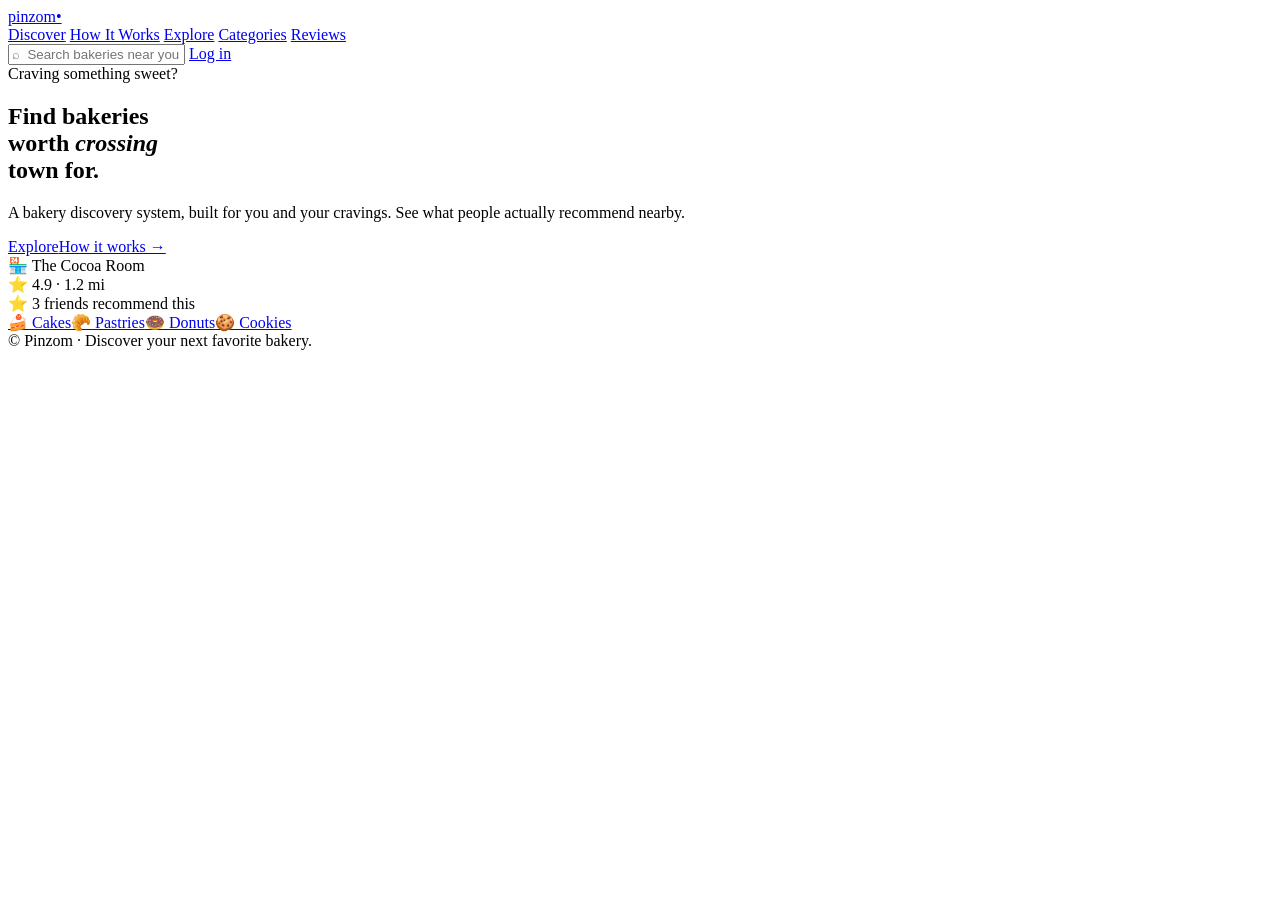
==== index.html @ 80524257 "shourya - index.html" ====
<!DOCTYPE html>
<html lang="en">
<head><meta charset="UTF-8"><meta name="viewport" content="width=device-width,initial-scale=1.0">
<title>Discover | Pinzom</title><link rel="stylesheet" href="style.css"></head>
<body><header class="container nav">
<a class="logo" href="index.html">pinzom<span>•</span></a>
<nav class="nav-links">
<a class="active" href="index.html">Discover</a>
<a class="" href="how-it-works.html">How It Works</a>
<a class="" href="explore.html">Explore</a>
<a class="" href="categories.html">Categories</a>
<a class="" href="reviews.html">Reviews</a>
</nav>
<input class="search" placeholder="⌕  Search bakeries near you">
<a class="login-link" href="login.html">Log in</a>
</header><main>
<section class="container hero">
<div>
<span class="eyebrow">Craving something sweet?</span>
<h1>Find bakeries<br>worth <em>crossing</em><br>town for.</h1>
<p>A bakery discovery system, built for you and your cravings. See what people actually recommend nearby.</p>
<div class="actions"><a class="btn" href="explore.html">Explore</a><a href="how-it-works.html">How it works →</a></div>
</div>
<div class="visual"><div class="cake"></div><div class="tag one">🏪 The Cocoa Room<br>⭐ 4.9 · 1.2 mi</div><div class="tag two">⭐ 3 friends recommend this</div></div>
</section>
<div class="chips container"><a class="chip" href="categories.html">🍰 Cakes</a><a class="chip" href="categories.html">🥐 Pastries</a><a class="chip" href="categories.html">🍩 Donuts</a><a class="chip" href="categories.html">🍪 Cookies</a></div>
</main><footer class="footer">© <span data-year></span> Pinzom · Discover your next favorite bakery.</footer><script src="script.js"></script></body></html>
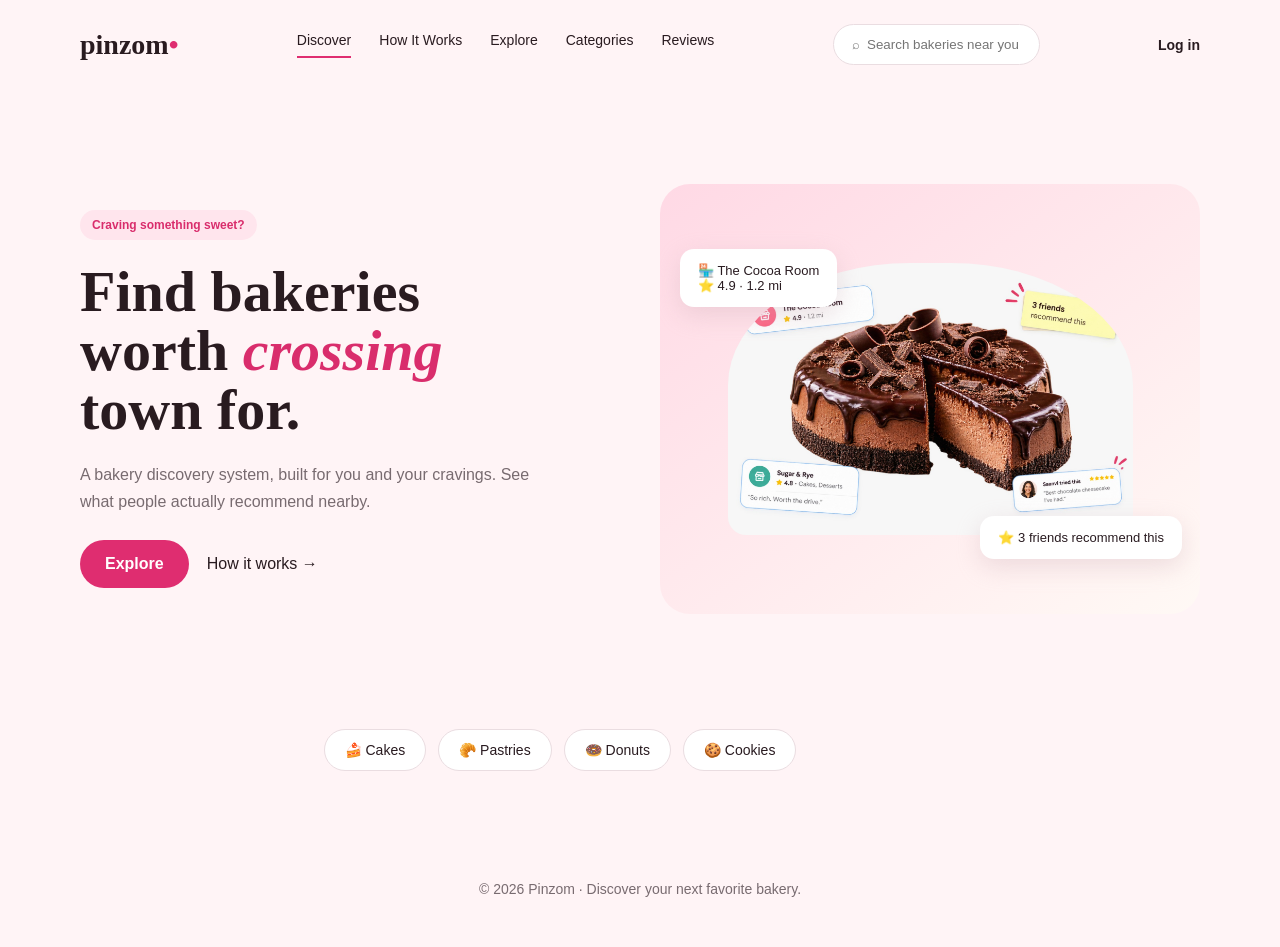
==== commit 88b740a6: "Finalized designs" ====
--- a/index.html
+++ b/index.html
@@ -1,27 +1,68 @@
-<!DOCTYPE html>
+<!doctype html>
 <html lang="en">
-<head><meta charset="UTF-8"><meta name="viewport" content="width=device-width,initial-scale=1.0">
-<title>Discover | Pinzom</title><link rel="stylesheet" href="style.css"></head>
-<body><header class="container nav">
-<a class="logo" href="index.html">pinzom<span>•</span></a>
-<nav class="nav-links">
-<a class="active" href="index.html">Discover</a>
-<a class="" href="how-it-works.html">How It Works</a>
-<a class="" href="explore.html">Explore</a>
-<a class="" href="categories.html">Categories</a>
-<a class="" href="reviews.html">Reviews</a>
-</nav>
-<input class="search" placeholder="⌕  Search bakeries near you">
-<a class="login-link" href="login.html">Log in</a>
-</header><main>
-<section class="container hero">
-<div>
-<span class="eyebrow">Craving something sweet?</span>
-<h1>Find bakeries<br>worth <em>crossing</em><br>town for.</h1>
-<p>A bakery discovery system, built for you and your cravings. See what people actually recommend nearby.</p>
-<div class="actions"><a class="btn" href="explore.html">Explore</a><a href="how-it-works.html">How it works →</a></div>
-</div>
-<div class="visual"><div class="cake"></div><div class="tag one">🏪 The Cocoa Room<br>⭐ 4.9 · 1.2 mi</div><div class="tag two">⭐ 3 friends recommend this</div></div>
-</section>
-<div class="chips container"><a class="chip" href="categories.html">🍰 Cakes</a><a class="chip" href="categories.html">🥐 Pastries</a><a class="chip" href="categories.html">🍩 Donuts</a><a class="chip" href="categories.html">🍪 Cookies</a></div>
-</main><footer class="footer">© <span data-year></span> Pinzom · Discover your next favorite bakery.</footer><script src="script.js"></script></body></html>+  <head>
+    <meta charset="UTF-8" />
+    <meta name="viewport" content="width=device-width,initial-scale=1.0" />
+    <title>Discover | Pinzom</title>
+    <link rel="stylesheet" href="style.css" />
+    <style>
+      .visual .cake {
+        height: auto;
+        max-height: 82%;
+        object-fit: contain;
+        object-position: center;
+        background: transparent;
+        box-shadow: none;
+      }
+    </style>
+  </head>
+  <body>
+    <header class="container nav">
+      <a class="logo" href="index.html">pinzom<span>•</span></a>
+      <nav class="nav-links">
+        <a class="active" href="index.html">Discover</a>
+        <a class="" href="how-it-works.html">How It Works</a>
+        <a class="" href="explore.html">Explore</a>
+        <a class="" href="categories.html">Categories</a>
+        <a class="" href="reviews.html">Reviews</a>
+      </nav>
+      <input class="search" placeholder="⌕  Search bakeries near you" />
+      <a class="login-link" href="login.html">Log in</a>
+    </header>
+    <main>
+      <section class="container hero">
+        <div>
+          <span class="eyebrow">Craving something sweet?</span>
+          <h1>Find bakeries<br />worth <em>crossing</em><br />town for.</h1>
+          <p>
+            A bakery discovery system, built for you and your cravings. See what
+            people actually recommend nearby.
+          </p>
+          <div class="actions">
+            <a class="btn" href="explore.html">Explore</a
+            ><a href="how-it-works.html">How it works →</a>
+          </div>
+        </div>
+        <div class="visual">
+          <img
+            class="cake"
+            src="images/hero_page cake_image.png"
+            alt="A beautifully decorated bakery cake"
+          />
+          <div class="tag one">🏪 The Cocoa Room<br />⭐ 4.9 · 1.2 mi</div>
+          <div class="tag two">⭐ 3 friends recommend this</div>
+        </div>
+      </section>
+      <div class="chips container">
+        <a class="chip" href="categories.html?category=cakes">🍰 Cakes</a
+        ><a class="chip" href="categories.html?category=pastries">🥐 Pastries</a
+        ><a class="chip" href="categories.html?category=donuts">🍩 Donuts</a
+        ><a class="chip" href="categories.html?category=cookies">🍪 Cookies</a>
+      </div>
+    </main>
+    <footer class="footer">
+      © <span data-year></span> Pinzom · Discover your next favorite bakery.
+    </footer>
+    <script src="script.js"></script>
+  </body>
+</html>
--- a/style.css
+++ b/style.css
@@ -0,0 +1 @@
+*{box-sizing:border-box}body{margin:0;font-family:Arial,Helvetica,sans-serif;background:#fff4f6;color:#291b20}a{text-decoration:none;color:inherit}.container{width:min(1120px,92%);margin:auto}.nav{display:flex;align-items:center;justify-content:space-between;padding:24px 0}.logo{font-family:Georgia,serif;font-size:28px;font-weight:700}.logo span{color:#df2d70}.nav-links{display:flex;gap:28px;font-size:14px}.nav-links a.active{border-bottom:2px solid #df2d70;padding-bottom:8px}.search{background:white;border:1px solid #eadde1;border-radius:25px;padding:12px 18px;color:#777}.login-link{font-weight:700;font-size:14px}.hero{display:grid;grid-template-columns:1fr 1fr;align-items:center;gap:40px;min-height:620px}.eyebrow{display:inline-block;color:#d92d6c;background:#ffe5ed;padding:8px 12px;border-radius:20px;font-size:12px;font-weight:700}.hero h1{font-family:Georgia,serif;font-size:58px;line-height:1.02;margin:22px 0}.hero h1 em{color:#d92d6c}.hero p{color:#786b70;line-height:1.7;max-width:480px}.btn{display:inline-block;background:#df2d70;color:white;padding:15px 25px;border-radius:25px;font-weight:700;border:0;cursor:pointer}.btn.secondary{background:white;color:#291b20;border:1px solid #eadde1}.actions{display:flex;gap:18px;align-items:center;margin-top:25px}.visual{min-height:430px;border-radius:30px;background:linear-gradient(145deg,#ffd9e5,#fff9f5);display:flex;align-items:center;justify-content:center;position:relative;overflow:hidden}.cake{width:75%;height:230px;background:linear-gradient(#6c2b25,#3a1715);border-radius:45% 45% 18px 18px;position:relative;box-shadow:0 25px 0 #e4a09a}.cake:before{content:"";position:absolute;inset:-25px 20px auto;background:#40201c;height:75px;border-radius:50%;box-shadow:0 20px 0 #6b3029}.cake:after{content:"";position:absolute;right:12%;top:30px;width:18px;height:130px;background:#f5c4bd;border-radius:20px;transform:rotate(25deg)}.tag{position:absolute;background:white;padding:14px 18px;border-radius:14px;box-shadow:0 8px 25px #cdaab455;font-size:13px}.tag.one{top:65px;left:20px}.tag.two{bottom:55px;right:18px}.chips{display:flex;justify-content:center;gap:12px;flex-wrap:wrap;margin:20px 0 60px}.chip{background:white;border:1px solid #eadde1;padding:12px 20px;border-radius:24px;font-size:14px}.section-heading{text-align:center;margin:80px 0 35px}.section-heading h1{font-family:Georgia,serif;font-size:48px;margin:12px}.section-heading p{color:#786b70}.steps,.cards,.reviews-grid{display:grid;grid-template-columns:repeat(4,1fr);gap:18px}.card{background:white;border:1px solid #f0e0e5;border-radius:20px;padding:26px;box-shadow:0 8px 24px #d9b7c122}.card .icon{font-size:28px;background:#ffe8ef;width:56px;height:56px;border-radius:18px;display:grid;place-items:center;margin-bottom:25px}.card h3{margin:0 0 12px}.card p{color:#786b70;line-height:1.6;font-size:14px}.category-card{min-height:230px;display:flex;flex-direction:column;justify-content:end;background:linear-gradient(145deg,#fff,#ffe0ea)}.category-card h2{font-family:Georgia,serif}.count{color:#d92d6c;font-weight:700}.explore-layout{display:grid;grid-template-columns:1fr 2fr;gap:28px}.filter-panel{background:white;border:1px solid #eadde1;border-radius:20px;padding:25px;height:max-content}.filter-panel label{display:block;margin:18px 0 8px;font-size:14px;font-weight:700}.filter-panel input,.form input{width:100%;padding:14px;border:1px solid #e5d8dd;border-radius:10px}.bakery-list{display:grid;grid-template-columns:repeat(2,1fr);gap:18px}.bakery-image{height:150px;border-radius:15px;background:linear-gradient(135deg,#e8b8a9,#7b423b);margin-bottom:16px}.rating{color:#e7a91b}.auth{display:grid;grid-template-columns:1fr 1fr;gap:50px;align-items:center;min-height:650px}.form{background:white;border:1px solid #eadde1;border-radius:20px;padding:30px}.form label{display:block;font-size:13px;font-weight:700;margin:18px 0 8px}.form .btn{width:100%;margin-top:22px}.auth-visual{min-height:520px;border-radius:30px;background:linear-gradient(145deg,#ffd8e5,#fff);display:grid;place-items:center;padding:40px}.circle-image{width:330px;height:330px;border-radius:50%;background:linear-gradient(145deg,#c58a68,#6b392c);border:15px solid white;box-shadow:0 0 0 1px #eadde1}.review-form{background:white;border:1px solid #eadde1;border-radius:20px;padding:25px;margin-bottom:28px}.review-form input{width:100%;padding:18px;border:0;border-bottom:1px solid #eadde1;outline:none}.reviews-grid{grid-template-columns:repeat(4,1fr)}.review-card h4{color:#d92d6c}.review-card p{font-size:14px}.footer{text-align:center;padding:50px 0;color:#786b70;font-size:14px}@media(max-width:800px){.nav-links{display:none}.hero,.auth,.explore-layout{grid-template-columns:1fr}.hero h1{font-size:44px}.steps,.cards,.reviews-grid{grid-template-columns:1fr 1fr}.bakery-list{grid-template-columns:1fr}.visual{min-height:330px}.auth-visual{min-height:350px}.circle-image{width:230px;height:230px}}@media(max-width:480px){.steps,.cards,.reviews-grid{grid-template-columns:1fr}.hero h1{font-size:38px}.nav{gap:12px}.search{display:none}}
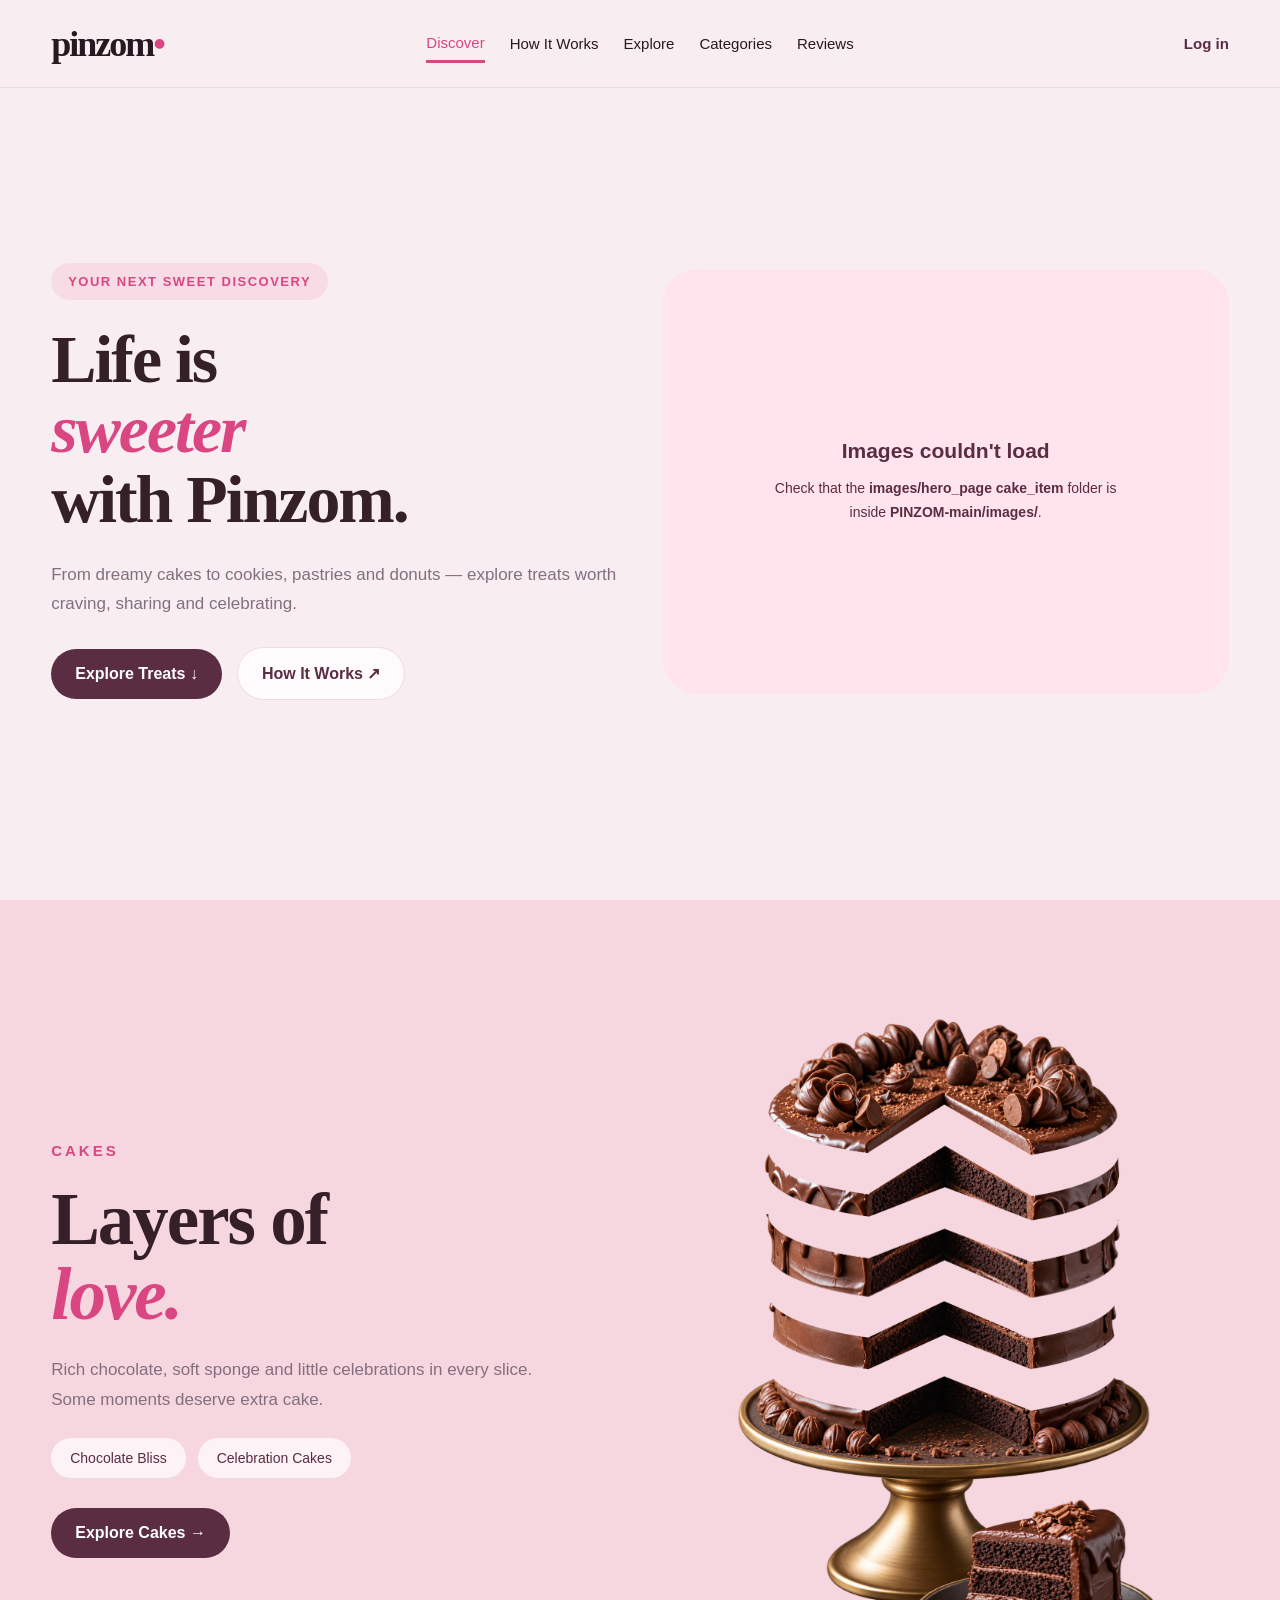
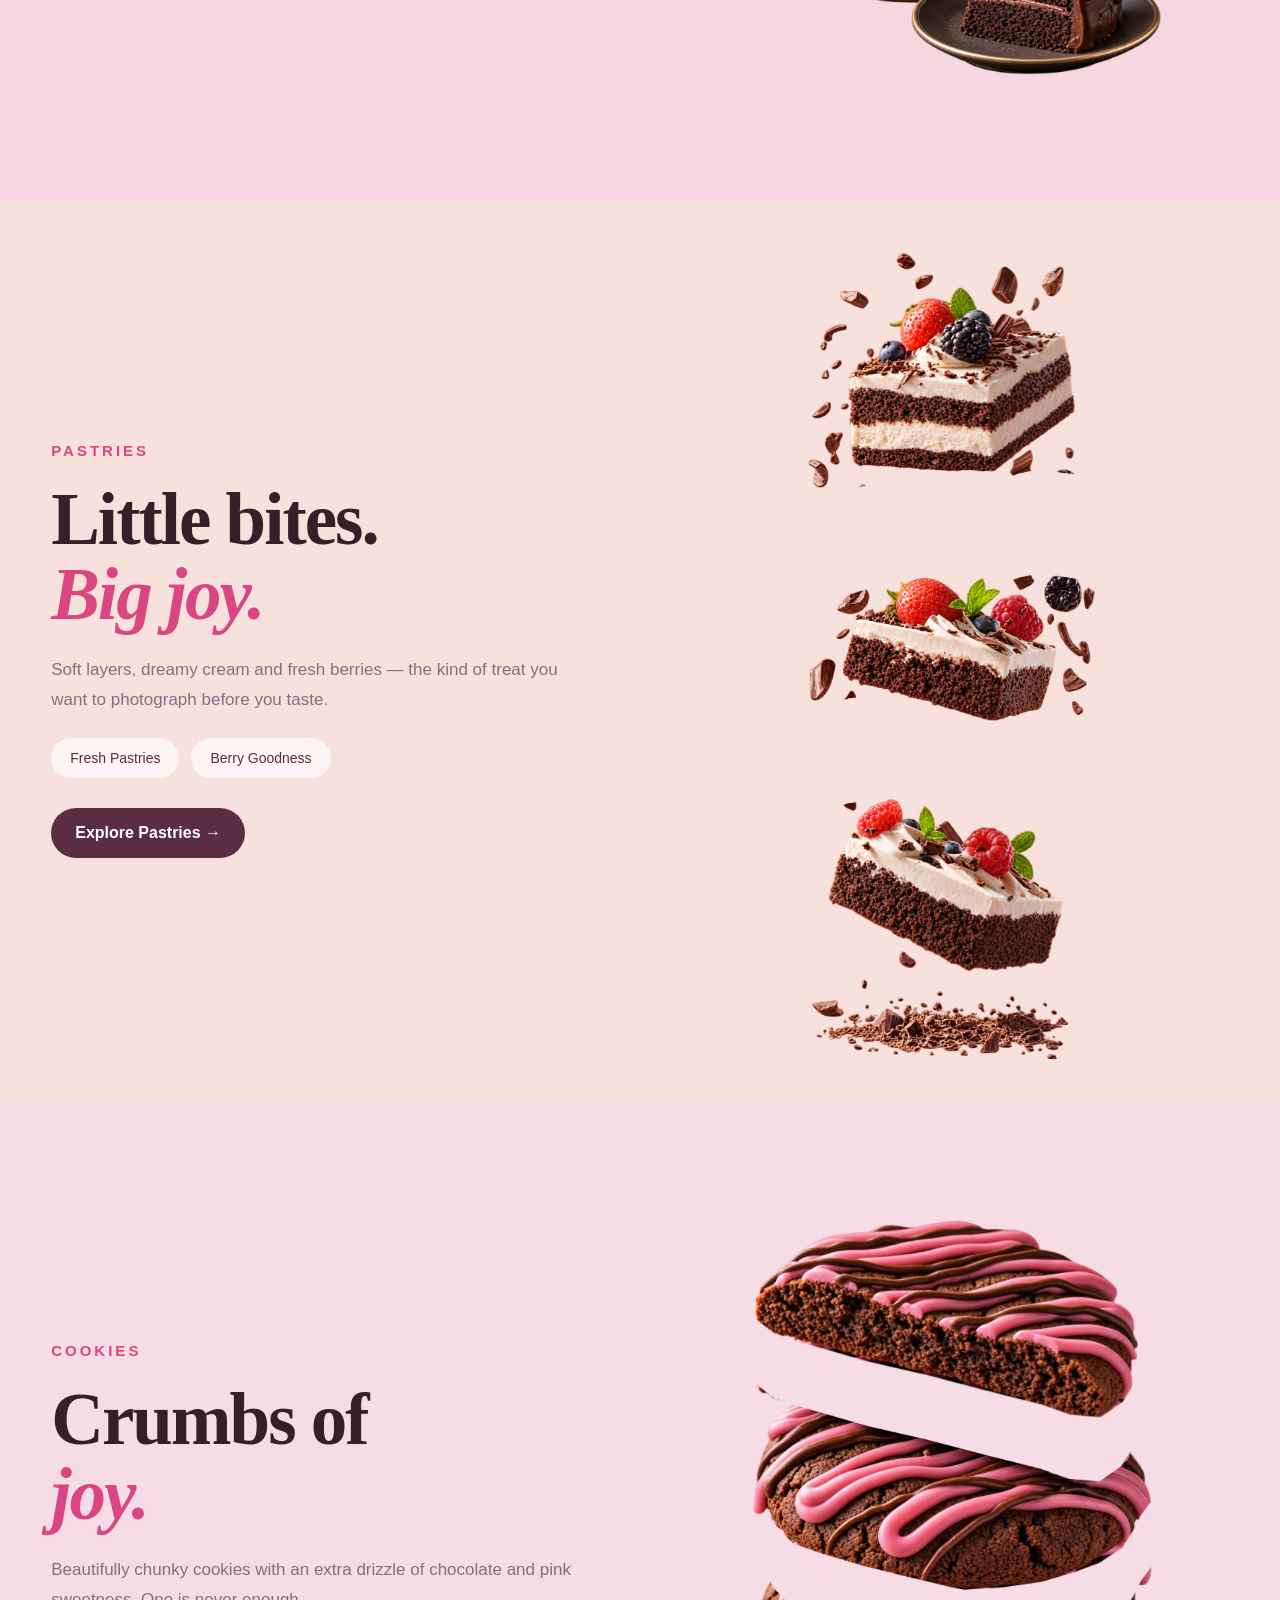
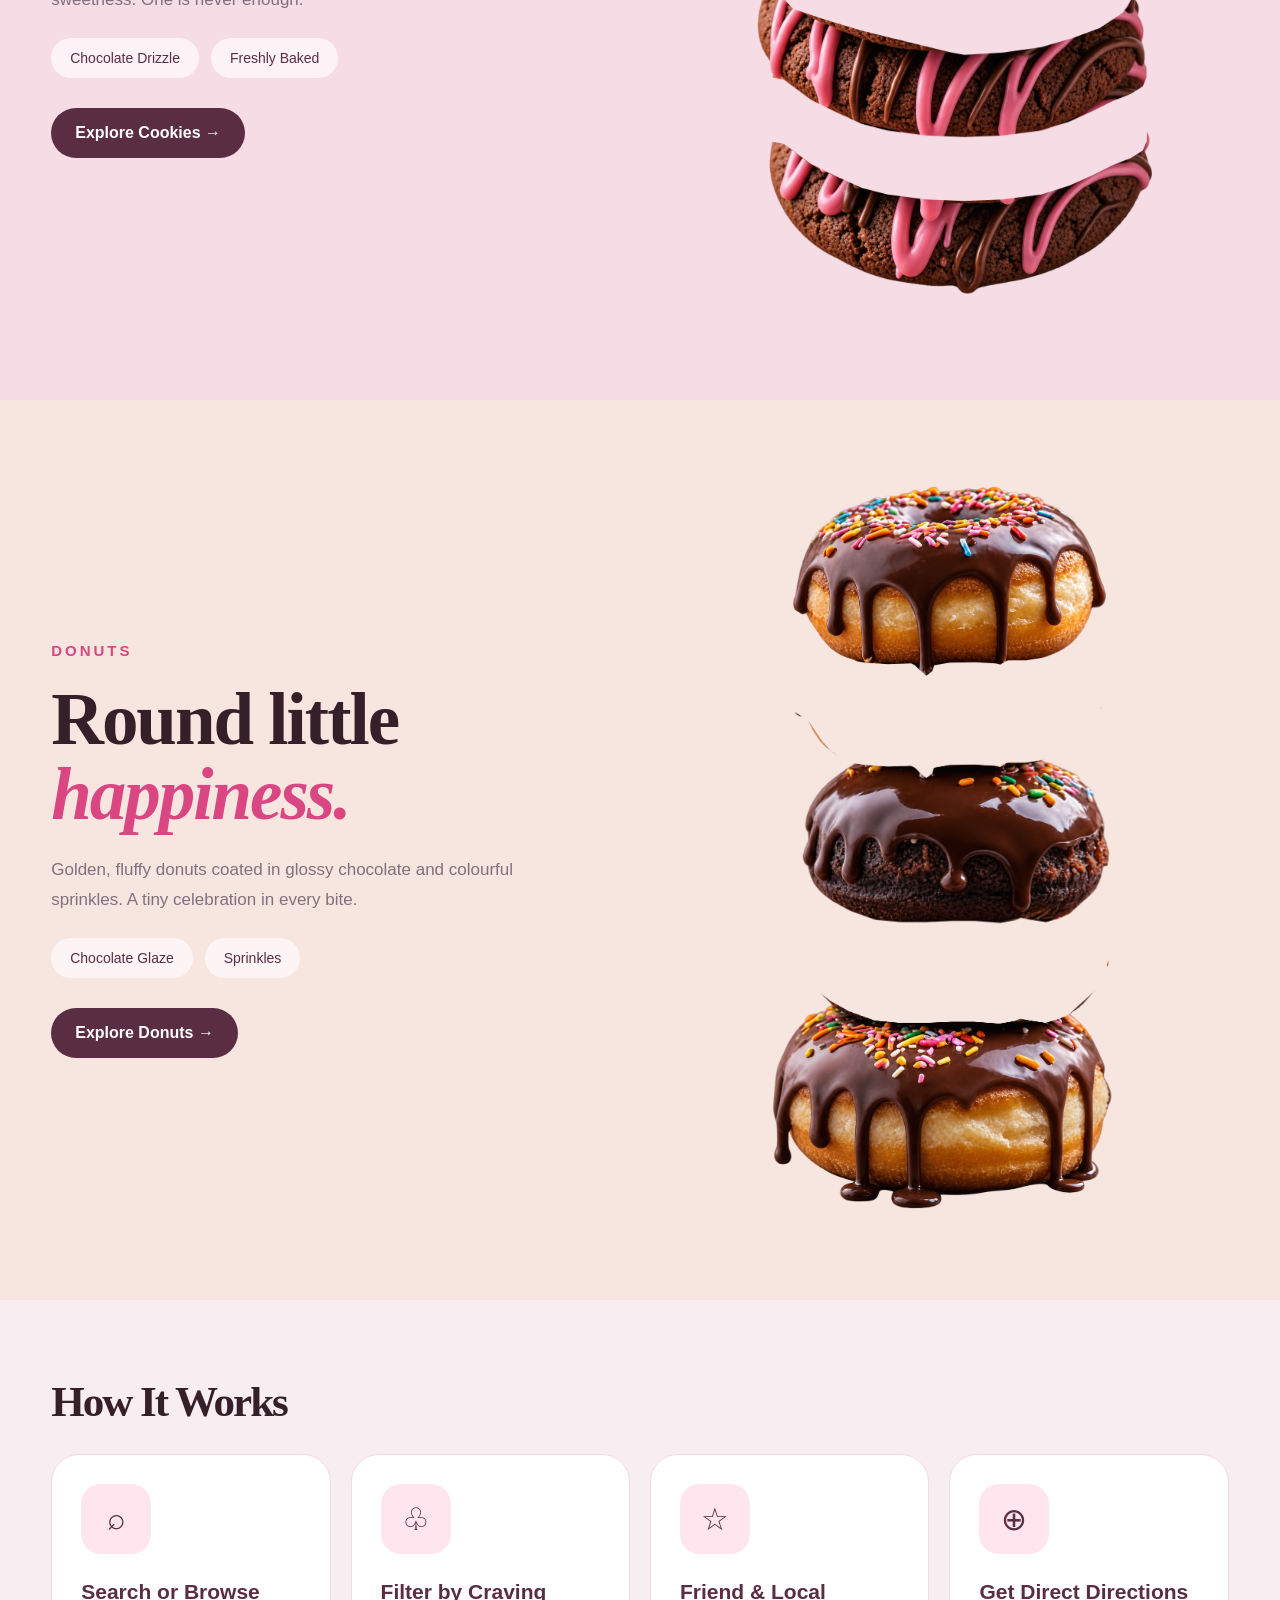
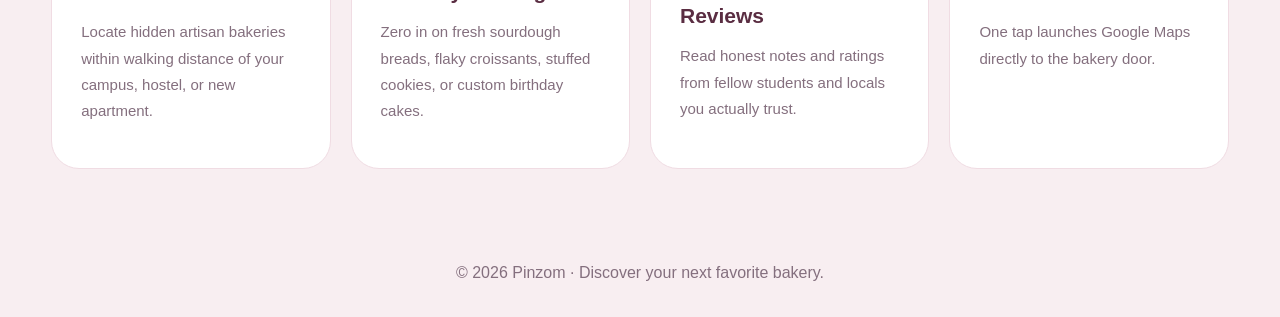
==== commit eb5a2a04: "Update Pinzom website, images and animations" ====
--- a/index.html
+++ b/index.html
@@ -1,68 +1,1267 @@
-<!doctype html>
+
+<!DOCTYPE html>
 <html lang="en">
-  <head>
-    <meta charset="UTF-8" />
-    <meta name="viewport" content="width=device-width,initial-scale=1.0" />
-    <title>Discover | Pinzom</title>
-    <link rel="stylesheet" href="style.css" />
-    <style>
-      .visual .cake {
-        height: auto;
-        max-height: 82%;
-        object-fit: contain;
-        object-position: center;
-        background: transparent;
-        box-shadow: none;
+<head>
+<meta charset="UTF-8">
+<meta name="viewport" content="width=device-width, initial-scale=1">
+<title>Discover | Pinzom</title>
+
+<style>
+:root {
+  --pink: #d94682;
+  --brown: #5a2d42;
+  --text: #846f7e;
+  --page: #f8eef1;
+}
+
+* { box-sizing: border-box; }
+
+html {
+  scroll-behavior: smooth;
+  scroll-padding-top: 90px;
+}
+
+body {
+  margin: 0;
+  background: var(--page);
+  color: var(--brown);
+  font-family: Arial, sans-serif;
+  overflow-x: hidden;
+}
+
+a { color: inherit; text-decoration: none; }
+img { max-width: 100%; }
+.container { width: min(1200px, 92%); margin: auto; }
+
+/* NAVBAR */
+
+.nav {
+  position: sticky;
+  top: 0;
+  z-index: 1000;
+  min-height: 88px;
+  padding: 0 max(4%, calc((100% - 1200px) / 2));
+  display: grid;
+  grid-template-columns: 1fr auto 1fr;
+  align-items: center;
+  gap: 20px;
+  background: rgba(248,238,241,.97);
+  backdrop-filter: blur(12px);
+  border-bottom: 1px solid #ead9df;
+}
+
+.logo {
+  justify-self: start;
+  font: bold 36px Georgia, serif;
+  letter-spacing: -2px;
+  white-space: nowrap;
+  color: #281820;
+}
+
+.logo span { color: var(--pink); }
+
+.nav-links {
+  display: flex;
+  justify-self: center;
+  gap: 25px;
+  align-items: center;
+  white-space: nowrap;
+}
+
+.nav-links a { color: #281820; font-size: 15px; }
+
+.nav-links a:hover,
+.nav-links a.active { color: var(--pink); }
+
+.nav-links a.active {
+  padding: 9px 0;
+  border-bottom: 3px solid var(--pink);
+}
+
+.login-link {
+  justify-self: end;
+  font-size: 15px;
+  font-weight: bold;
+  white-space: nowrap;
+}
+
+.menu-toggle {
+  display: none;
+  cursor: pointer;
+  border: 0;
+  border-radius: 12px;
+  background: #ffe1eb;
+  padding: 9px 13px;
+}
+
+/* MAIN CONTENT */
+
+h1, h2 {
+  font-family: Georgia, serif;
+  color: #352029;
+  line-height: 1.03;
+  letter-spacing: -2px;
+}
+
+p {
+  color: var(--text);
+  font-size: 17px;
+  line-height: 1.75;
+}
+
+.pink-script {
+  color: var(--pink);
+  font-style: italic;
+}
+
+.eyebrow {
+  display: inline-block;
+  padding: 11px 17px;
+  border-radius: 30px;
+  background: #f8dce5;
+  color: var(--pink);
+  font-size: 13px;
+  font-weight: bold;
+  letter-spacing: 1.5px;
+}
+
+.btn {
+  display: inline-block;
+  padding: 16px 24px;
+  background: var(--brown);
+  color: white;
+  border-radius: 32px;
+  font-weight: bold;
+}
+
+.btn:hover { filter: brightness(1.1); }
+
+.btn.secondary {
+  color: var(--brown);
+  background: #fffafb;
+  border: 1px solid #efdae3;
+}
+
+/* HERO */
+
+.hero {
+  min-height: calc(100vh - 88px);
+  display: grid;
+  grid-template-columns: minmax(0,1fr) minmax(0,1fr);
+  gap: 45px;
+  align-items: center;
+  padding: 40px 0 65px;
+}
+
+.hero > div { min-width: 0; }
+
+.hero h1 {
+  font-size: clamp(49px,5.3vw,80px);
+  margin: 25px 0;
+}
+
+.actions {
+  display: flex;
+  flex-wrap: wrap;
+  align-items: center;
+  gap: 15px;
+  margin-top: 28px;
+}
+
+/* ORIGINAL CHOCOLATE CAKE ANIMATION */
+
+.hero-scene {
+  position: relative;
+  width: 100%;
+  aspect-ratio: 1448 / 1086;
+  overflow: hidden;
+  border-radius: 35px;
+  background: linear-gradient(155deg,#ffdae6,#fff3f7);
+  cursor: pointer;
+}
+
+.hero-scene::before {
+  content: "";
+  position: absolute;
+  inset: 17% 12%;
+  border-radius: 50%;
+  background: #ffffff60;
+}
+
+.hero-scene img {
+  position: absolute;
+  display: block;
+  max-width: none;
+  max-height: none;
+  height: auto;
+  pointer-events: none;
+  user-select: none;
+}
+
+.hero-scene .piece,
+.hero-scene .extra {
+  visibility: hidden;
+}
+
+.hero-scene.ready .piece,
+.hero-scene.ready .extra {
+  visibility: visible;
+}
+
+/* EXACT ORIGINAL IMAGE POSITIONS */
+
+.hero-base {
+  left: 31.0083%;
+  top: 72.5599%;
+  width: 36.2569%;
+}
+
+.hero-third {
+  left: 28.453%;
+  top: 55.9853%;
+  width: 43.3702%;
+}
+
+.hero-middle {
+  left: 29.3508%;
+  top: 40.9761%;
+  width: 41.7818%;
+}
+
+.hero-top {
+  left: 26.7265%;
+  top: 13.8122%;
+  width: 48.4116%;
+}
+
+.hero-crumbs {
+  left: 24.0331%;
+  top: 18.7845%;
+  width: 52.5552%;
+}
+
+.hero-curl {
+  left: 32.46%;
+  top: 83.33%;
+  width: 12.43%;
+}
+
+.card-cocoa {
+  left: 6.9751%;
+  top: 18.3241%;
+  width: 23.0663%;
+}
+
+.card-note {
+  left: 69.8204%;
+  top: 15.2855%;
+  width: 22.0994%;
+}
+
+.card-sugar {
+  left: 7.942%;
+  top: 67.4033%;
+  width: 23.5497%;
+}
+
+.card-saanvi {
+  left: 68.0249%;
+  top: 64.0884%;
+  width: 23.7569%;
+}
+
+.card-badge {
+  left: 56.2845%;
+  top: 81.768%;
+  width: 36.8785%;
+}
+
+/* CAKE LAYERS JOIN TOGETHER */
+
+.piece {
+  transform: translateY(0);
+  transition: transform 3s cubic-bezier(.25,.75,.2,1);
+}
+
+.hero-scene.joined .piece {
+  transform: translateY(var(--move,0px));
+}
+
+/* REVIEW CARDS APPEAR */
+
+.extra {
+  opacity: 0;
+  transform: scale(.82);
+  transition: opacity .65s ease, transform .65s ease;
+}
+
+.hero-scene.joined .extra {
+  opacity: 1;
+  transform: scale(1);
+  transition-delay: 2.5s;
+}
+
+.hero-scene.joined .hero-crumbs {
+  transition-delay: 1.7s;
+}
+
+.hero-scene.joined .hero-curl {
+  transition-delay: 1.8s;
+}
+
+.hero-scene.joined .card-cocoa {
+  transition-delay: 2.1s;
+}
+
+.hero-scene.joined .card-note {
+  transition-delay: 2.2s;
+}
+
+.hero-scene.joined .card-sugar {
+  transition-delay: 2.3s;
+}
+
+.hero-scene.joined .card-saanvi {
+  transition-delay: 2.4s;
+}
+
+.hero-scene.joined .card-badge {
+  transition-delay: 2.5s;
+}
+
+/* ONLY SHOW THIS IF PNGs REALLY ARE MISSING */
+
+.hero-status {
+  position: absolute;
+  z-index: 12;
+  inset: 0;
+  display: flex;
+  justify-content: center;
+  align-items: center;
+  flex-direction: column;
+  gap: 14px;
+  padding: 35px;
+  background: #ffe3ed;
+  text-align: center;
+}
+
+.hero-status[hidden] { display: none; }
+
+.hero-status strong { font-size: 21px; }
+
+.hero-status span {
+  font-size: 14px;
+  line-height: 1.65;
+  max-width: 360px;
+}
+
+/* OTHER DESSERT SECTIONS */
+
+.dessert-section {
+  min-height: 100vh;
+  display: flex;
+  align-items: center;
+  padding: 75px 0;
+}
+
+.section-wrap {
+  width: min(1200px,92%);
+  margin: auto;
+  display: grid;
+  grid-template-columns: minmax(0,1fr) minmax(0,1fr);
+  gap: 60px;
+  align-items: center;
+}
+
+.section-text,
+.section-visual { min-width: 0; }
+
+.small-top {
+  color: var(--pink);
+  font-size: 15px;
+  font-weight: 800;
+  letter-spacing: 3px;
+}
+
+.section-text h2 {
+  font-size: clamp(49px,5.7vw,83px);
+  margin: 23px 0;
+}
+
+.section-text p { max-width: 520px; }
+
+.tags {
+  display: flex;
+  gap: 12px;
+  flex-wrap: wrap;
+  margin: 24px 0 30px;
+}
+
+.tags span {
+  padding: 12px 19px;
+  background: #fffafbc7;
+  border-radius: 30px;
+  font-size: 14px;
+}
+
+.section-visual {
+  display: flex;
+  align-items: center;
+  justify-content: center;
+}
+
+.cakes-section { background: #f6d6df; }
+.pastry-section { background: #f6e1dc; }
+.cookies-section { background: #f5dce5; }
+.donuts-section { background: #f6e6df; }
+
+/* SCROLL ANIMATIONS */
+
+.split-stage {
+  position: relative;
+  width: min(100%,430px);
+  aspect-ratio: var(--ratio);
+  flex-shrink: 0;
+}
+
+.split-stage .layer {
+  position: absolute;
+  display: block;
+  height: auto;
+  max-width: none;
+  max-height: none;
+  pointer-events: none;
+  user-select: none;
+  will-change: transform;
+}
+
+/* CAKES */
+
+.cake-stage { --ratio: 1122 / 1573; }
+
+.cake-stage .base {
+  left: 0%;
+  top: 40.2416%;
+  width: 100%;
+  --shift: 90;
+}
+
+.cake-stage .tier3 {
+  left: 7.6649%;
+  top: 34.2657%;
+  width: 86.0963%;
+  --shift: 45;
+}
+
+.cake-stage .tier2 {
+  left: 6.9519%;
+  top: 27.3999%;
+  width: 83.1551%;
+  --shift: 0;
+}
+
+.cake-stage .tier1 {
+  left: 6.8627%;
+  top: 22.9498%;
+  width: 83.1551%;
+  --shift: -45;
+}
+
+.cake-stage .lid {
+  left: 6.5062%;
+  top: 6.993%;
+  width: 92.7807%;
+  --shift: -90;
+}
+
+/* PASTRIES */
+
+.pastry-stage {
+  --ratio: 941 / 1952;
+  width: min(100%,340px);
+}
+
+.pastry-stage .crumbs {
+  left: 7.4389%;
+  top: 79.3033%;
+  width: 89.373%;
+  --shift: 130;
+}
+
+.pastry-stage .bottom {
+  left: 5.9511%;
+  top: 56.0451%;
+  width: 91.4984%;
+  --shift: 120;
+}
+
+.pastry-stage .middle {
+  left: 3.2944%;
+  top: 39.3443%;
+  width: 90.8608%;
+  --shift: 0;
+}
+
+.pastry-stage .top {
+  left: 0%;
+  top: 8.043%;
+  width: 97.237%;
+  --shift: -120;
+}
+
+/* COOKIES */
+
+.cookie-stage { --ratio: 1122 / 1533; }
+
+.cookie-stage .bottom {
+  left: 0%;
+  top: 64.0574%;
+  width: 97.3262%;
+  --shift: 105;
+}
+
+.cookie-stage .third {
+  left: 0%;
+  top: 47.032%;
+  width: 97.3262%;
+  --shift: 35;
+}
+
+.cookie-stage .second {
+  left: 4.0998%;
+  top: 26.8102%;
+  width: 93.1373%;
+  --shift: -35;
+}
+
+.cookie-stage .top {
+  left: 2.5847%;
+  top: 7.8278%;
+  width: 91.533%;
+  --shift: -105;
+}
+
+/* DONUTS */
+
+.donut-stage { --ratio: 1122 / 1611; }
+
+.donut-stage .bottom {
+  left: 0%;
+  top: 50.838%;
+  width: 89.8396%;
+  --shift: 110;
+}
+
+.donut-stage .middle {
+  left: 2.4064%;
+  top: 26.4432%;
+  width: 97.0588%;
+  --shift: 0;
+}
+
+.donut-stage .top {
+  left: 13.1016%;
+  top: 7.4488%;
+  width: 73.7077%;
+  --shift: -110;
+}
+
+/* HOW IT WORKS */
+
+#how-it-works { padding: 80px 0 60px; }
+
+#how-it-works h2 {
+  font-size: 43px;
+  margin: 0 0 30px;
+}
+
+.how-grid {
+  display: grid;
+  grid-template-columns: repeat(4,1fr);
+  gap: 20px;
+}
+
+.how-card {
+  background: #fff;
+  padding: 29px;
+  border: 1px solid #f0dce3;
+  border-radius: 28px;
+}
+
+.how-icon {
+  display: grid;
+  place-items: center;
+  width: 70px;
+  height: 70px;
+  border-radius: 20px;
+  background: #ffe5ed;
+  font-size: 31px;
+}
+
+.how-card h3 {
+  font-size: 21px;
+  margin: 26px 0 15px;
+}
+
+.how-card p { font-size: 15px; }
+
+footer {
+  text-align: center;
+  padding: 35px 15px;
+  color: var(--text);
+}
+
+/* MOBILE */
+
+@media(max-width:1050px) {
+  .nav { grid-template-columns: 1fr auto auto; }
+
+  .menu-toggle { display: block; }
+
+  .nav-links {
+    display: none;
+    position: absolute;
+    top: 100%;
+    left: 4%;
+    right: 4%;
+    padding: 22px;
+    background: #fff8fa;
+    box-shadow: 0 12px 30px #5a2d4220;
+    border-radius: 0 0 18px 18px;
+    flex-direction: column;
+    align-items: flex-start;
+    gap: 15px;
+  }
+
+  .nav-links.open { display: flex; }
+
+  .hero, .section-wrap {
+    grid-template-columns: 1fr;
+    gap: 35px;
+  }
+
+  .hero { min-height: auto; }
+
+  .section-text { text-align: center; }
+
+  .section-text p { margin-inline: auto; }
+
+  .tags { justify-content: center; }
+
+  .split-stage { width: min(70vw,410px); }
+
+  .pastry-stage { width: min(63vw,340px); }
+
+  .how-grid {
+    grid-template-columns: repeat(2,1fr);
+  }
+}
+
+@media(max-width:680px) {
+  .nav { min-height: 75px; }
+  .logo { font-size: 30px; }
+  .hero { padding-top: 25px; }
+  .hero h1 { font-size: clamp(44px,12vw,64px); }
+  .dessert-section { min-height: auto; padding: 70px 0; }
+  .section-text h2 { font-size: clamp(45px,11vw,67px); }
+  .how-grid { grid-template-columns: 1fr; }
+}
+
+@media(prefers-reduced-motion:reduce) {
+  html { scroll-behavior: auto; }
+
+  .piece, .extra {
+    transition-duration: .01ms !important;
+    transition-delay: 0ms !important;
+  }
+}
+
+</style>
+</head>
+
+<body>
+
+<!-- NAVBAR -->
+
+<header class="nav">
+
+  <a class="logo" href="index.html">
+    pinzom<span>•</span>
+  </a>
+
+  <nav class="nav-links" id="navLinks">
+    <a class="active" href="index.html">Discover</a>
+    <a href="how-it-works.html">How It Works</a>
+    <a href="explore.html">Explore</a>
+    <a href="categories.html">Categories</a>
+    <a href="reviews.html">Reviews</a>
+  </nav>
+
+  <a class="login-link" href="login.html">Log in</a>
+
+  <button
+    class="menu-toggle"
+    id="menuButton"
+    type="button"
+    aria-label="Toggle menu"
+    aria-expanded="false">
+    ☰
+  </button>
+
+</header>
+
+<main>
+
+<!-- HERO -->
+
+<section class="container hero" id="home">
+
+  <div>
+    <span class="eyebrow">
+      YOUR NEXT SWEET DISCOVERY
+    </span>
+
+    <h1>
+      Life is<br>
+      <span class="pink-script">sweeter</span><br>
+      with Pinzom.
+    </h1>
+
+    <p>
+      From dreamy cakes to cookies, pastries and donuts —
+      explore treats worth craving, sharing and celebrating.
+    </p>
+
+    <div class="actions">
+      <a class="btn" href="#cakes">
+        Explore Treats ↓
+      </a>
+
+      <a class="btn secondary" href="how-it-works.html">
+        How It Works ↗
+      </a>
+    </div>
+  </div>
+
+  <!-- YOUR ORIGINAL CAKE IMAGES -->
+
+  <div
+    class="hero-scene"
+    id="heroScene"
+    role="img"
+    aria-label="Chocolate cake layers joining with bakery reviews"
+    title="Click to replay cake animation">
+
+    <img
+      class="piece hero-base"
+      data-shift="0"
+      data-file="09_cake_bottom_base_layer.png"
+      alt="">
+
+    <img
+      class="piece hero-third"
+      data-shift="72"
+      data-file="08_cake_third_dark_layer.png"
+      alt="">
+
+    <img
+      class="piece hero-middle"
+      data-shift="167"
+      data-file="07_cake_middle_mousse_layer.png"
+      alt="">
+
+    <img
+      class="piece hero-top"
+      data-shift="282"
+      data-file="06_cake_top_layer.png"
+      alt="">
+
+    <img
+      class="extra hero-crumbs"
+      data-file="11_floating_crumbs_particles.png"
+      alt="">
+
+    <img
+      class="extra hero-curl"
+      data-file="10_bottom_chocolate_curl.png"
+      alt="">
+
+    <img
+      class="extra card-cocoa"
+      data-file="01_cocoa_room_card.png"
+      alt="">
+
+    <img
+      class="extra card-note"
+      data-file="02_top_recommend_note.png"
+      alt="">
+
+    <img
+      class="extra card-sugar"
+      data-file="03_sugar_rye_review.png"
+      alt="">
+
+    <img
+      class="extra card-saanvi"
+      data-file="04_saanvi_review.png"
+      alt="">
+
+    <img
+      class="extra card-badge"
+      data-file="05_bottom_recommend_badge.png"
+      alt="">
+
+    <div class="hero-status" id="heroStatus" hidden>
+      <strong>Images couldn't load</strong>
+      <span>
+        Check that the
+        <b>images/hero_page cake_item</b>
+        folder is inside
+        <b>PINZOM-main/images/</b>.
+      </span>
+    </div>
+
+  </div>
+
+</section>
+
+<!-- CAKES -->
+
+<section class="dessert-section cakes-section" id="cakes">
+  <div class="section-wrap">
+
+    <div class="section-text">
+      <div class="small-top">CAKES</div>
+
+      <h2>
+        Layers of<br>
+        <span class="pink-script">love.</span>
+      </h2>
+
+      <p>
+        Rich chocolate, soft sponge and little celebrations
+        in every slice. Some moments deserve extra cake.
+      </p>
+
+      <div class="tags">
+        <span>Chocolate Bliss</span>
+        <span>Celebration Cakes</span>
+      </div>
+
+      <a class="btn" href="explore.html?category=cakes">
+        Explore Cakes →
+      </a>
+    </div>
+
+    <div class="section-visual">
+      <div class="split-stage cake-stage">
+        <img class="layer base" src="images/cake/base.png" alt="">
+        <img class="layer tier3" src="images/cake/tier3.png" alt="">
+        <img class="layer tier2" src="images/cake/tier2.png" alt="">
+        <img class="layer tier1" src="images/cake/tier1.png" alt="">
+        <img class="layer lid" src="images/cake/lid.png" alt="">
+      </div>
+    </div>
+
+  </div>
+</section>
+
+<!-- PASTRIES -->
+
+<section class="dessert-section pastry-section" id="pastries">
+  <div class="section-wrap">
+
+    <div class="section-text">
+      <div class="small-top">PASTRIES</div>
+
+      <h2>
+        Little bites.<br>
+        <span class="pink-script">Big joy.</span>
+      </h2>
+
+      <p>
+        Soft layers, dreamy cream and fresh berries —
+        the kind of treat you want to photograph before you taste.
+      </p>
+
+      <div class="tags">
+        <span>Fresh Pastries</span>
+        <span>Berry Goodness</span>
+      </div>
+
+      <a class="btn" href="explore.html?category=pastries">
+        Explore Pastries →
+      </a>
+    </div>
+
+    <div class="section-visual">
+      <div class="split-stage pastry-stage">
+        <img class="layer crumbs" src="images/pastry/crumbs.png" alt="">
+        <img class="layer bottom" src="images/pastry/bottom.png" alt="">
+        <img class="layer middle" src="images/pastry/middle.png" alt="">
+        <img class="layer top" src="images/pastry/top.png" alt="">
+      </div>
+    </div>
+
+  </div>
+</section>
+
+<!-- COOKIES -->
+
+<section class="dessert-section cookies-section" id="cookies">
+  <div class="section-wrap">
+
+    <div class="section-text">
+      <div class="small-top">COOKIES</div>
+
+      <h2>
+        Crumbs of<br>
+        <span class="pink-script">joy.</span>
+      </h2>
+
+      <p>
+        Beautifully chunky cookies with an extra drizzle
+        of chocolate and pink sweetness. One is never enough.
+      </p>
+
+      <div class="tags">
+        <span>Chocolate Drizzle</span>
+        <span>Freshly Baked</span>
+      </div>
+
+      <a class="btn" href="explore.html?category=cookies">
+        Explore Cookies →
+      </a>
+    </div>
+
+    <div class="section-visual">
+      <div class="split-stage cookie-stage">
+        <img class="layer bottom" src="images/cookies/bottom.png" alt="">
+        <img class="layer third" src="images/cookies/third.png" alt="">
+        <img class="layer second" src="images/cookies/second.png" alt="">
+        <img class="layer top" src="images/cookies/top.png" alt="">
+      </div>
+    </div>
+
+  </div>
+</section>
+
+<!-- DONUTS -->
+
+<section class="dessert-section donuts-section" id="donuts">
+  <div class="section-wrap">
+
+    <div class="section-text">
+      <div class="small-top">DONUTS</div>
+
+      <h2>
+        Round little<br>
+        <span class="pink-script">happiness.</span>
+      </h2>
+
+      <p>
+        Golden, fluffy donuts coated in glossy chocolate
+        and colourful sprinkles. A tiny celebration in every bite.
+      </p>
+
+      <div class="tags">
+        <span>Chocolate Glaze</span>
+        <span>Sprinkles</span>
+      </div>
+
+      <a class="btn" href="explore.html?category=donuts">
+        Explore Donuts →
+      </a>
+    </div>
+
+    <div class="section-visual">
+      <div class="split-stage donut-stage">
+        <img class="layer bottom" src="images/donuts/bottom.png" alt="">
+        <img class="layer middle" src="images/donuts/middle.png" alt="">
+        <img class="layer top" src="images/donuts/top.png" alt="">
+      </div>
+    </div>
+
+  </div>
+</section>
+
+<!-- HOW IT WORKS -->
+
+<section class="container" id="how-it-works">
+
+  <h2>How It Works</h2>
+
+  <div class="how-grid">
+
+    <div class="how-card">
+      <div class="how-icon">⌕</div>
+      <h3>Search or Browse</h3>
+      <p>
+        Locate hidden artisan bakeries within walking
+        distance of your campus, hostel, or new apartment.
+      </p>
+    </div>
+
+    <div class="how-card">
+      <div class="how-icon">♧</div>
+      <h3>Filter by Craving</h3>
+      <p>
+        Zero in on fresh sourdough breads, flaky croissants,
+        stuffed cookies, or custom birthday cakes.
+      </p>
+    </div>
+
+    <div class="how-card">
+      <div class="how-icon">☆</div>
+      <h3>Friend &amp; Local Reviews</h3>
+      <p>
+        Read honest notes and ratings from fellow
+        students and locals you actually trust.
+      </p>
+    </div>
+
+    <div class="how-card">
+      <div class="how-icon">⊕</div>
+      <h3>Get Direct Directions</h3>
+      <p>
+        One tap launches Google Maps directly
+        to the bakery door.
+      </p>
+    </div>
+
+  </div>
+
+</section>
+
+</main>
+
+<footer>
+  © 2026 Pinzom · Discover your next favorite bakery.
+</footer>
+
+<script>
+
+/* MOBILE NAVBAR */
+
+const menu = document.getElementById("menuButton");
+const navLinks = document.getElementById("navLinks");
+
+menu.onclick = () => {
+  const open = navLinks.classList.toggle("open");
+  menu.setAttribute("aria-expanded", String(open));
+};
+
+/* HERO CAKE ANIMATION */
+
+const scene = document.getElementById("heroScene");
+const pieces = [...scene.querySelectorAll(".piece")];
+const heroImages = [...scene.querySelectorAll("[data-file]")];
+const heroStatus = document.getElementById("heroStatus");
+
+/*
+  This first folder is the one shown
+  in your VS Code screenshot.
+
+  %20 means a space in the folder name.
+*/
+
+const imageFolders = [
+  "images/hero_page%20cake_item/",
+  "./hero_page%20cake_item/",
+  "./",
+  "../hero_page%20cake_item/",
+  "../images/hero_page%20cake_item/"
+];
+
+/* TEST WHETHER AN IMAGE CAN LOAD */
+
+function testImage(path) {
+  return new Promise(resolve => {
+
+    const img = new Image();
+
+    img.onload = () => resolve(true);
+    img.onerror = () => resolve(false);
+
+    img.src = path;
+  });
+}
+
+/* CALCULATE CAKE MOVEMENT */
+
+function positionHero() {
+
+  pieces.forEach(img => {
+
+    const distance =
+      Number(img.dataset.shift) *
+      scene.clientWidth / 1448;
+
+    img.style.setProperty(
+      "--move",
+      distance + "px"
+    );
+
+  });
+}
+
+/* FIND ACTUAL FILES AND START ANIMATION */
+
+async function startCake() {
+
+  for (const folder of imageFolders) {
+
+    const test =
+      folder + "06_cake_top_layer.png";
+
+    if (!await testImage(test)) {
+      continue;
+    }
+
+    const paths = heroImages.map(
+      img => folder + img.dataset.file
+    );
+
+    const results = await Promise.all(
+      paths.map(testImage)
+    );
+
+    // First four are the cake layers.
+    if (!results.slice(0, 4).every(Boolean)) {
+      continue;
+    }
+
+    heroImages.forEach((img, i) => {
+
+      if (results[i]) {
+        img.src = paths[i];
+      } else {
+        img.style.display = "none";
       }
-    </style>
-  </head>
-  <body>
-    <header class="container nav">
-      <a class="logo" href="index.html">pinzom<span>•</span></a>
-      <nav class="nav-links">
-        <a class="active" href="index.html">Discover</a>
-        <a class="" href="how-it-works.html">How It Works</a>
-        <a class="" href="explore.html">Explore</a>
-        <a class="" href="categories.html">Categories</a>
-        <a class="" href="reviews.html">Reviews</a>
-      </nav>
-      <input class="search" placeholder="⌕  Search bakeries near you" />
-      <a class="login-link" href="login.html">Log in</a>
-    </header>
-    <main>
-      <section class="container hero">
-        <div>
-          <span class="eyebrow">Craving something sweet?</span>
-          <h1>Find bakeries<br />worth <em>crossing</em><br />town for.</h1>
-          <p>
-            A bakery discovery system, built for you and your cravings. See what
-            people actually recommend nearby.
-          </p>
-          <div class="actions">
-            <a class="btn" href="explore.html">Explore</a
-            ><a href="how-it-works.html">How it works →</a>
-          </div>
-        </div>
-        <div class="visual">
-          <img
-            class="cake"
-            src="images/hero_page cake_image.png"
-            alt="A beautifully decorated bakery cake"
-          />
-          <div class="tag one">🏪 The Cocoa Room<br />⭐ 4.9 · 1.2 mi</div>
-          <div class="tag two">⭐ 3 friends recommend this</div>
-        </div>
-      </section>
-      <div class="chips container">
-        <a class="chip" href="categories.html?category=cakes">🍰 Cakes</a
-        ><a class="chip" href="categories.html?category=pastries">🥐 Pastries</a
-        ><a class="chip" href="categories.html?category=donuts">🍩 Donuts</a
-        ><a class="chip" href="categories.html?category=cookies">🍪 Cookies</a>
-      </div>
-    </main>
-    <footer class="footer">
-      © <span data-year></span> Pinzom · Discover your next favorite bakery.
-    </footer>
-    <script src="script.js"></script>
-  </body>
+
+    });
+
+    positionHero();
+
+    scene.classList.add("ready");
+
+    heroStatus.hidden = true;
+
+    // Cake starts separated, then joins.
+    requestAnimationFrame(() => {
+      requestAnimationFrame(() => {
+
+        setTimeout(() => {
+          scene.classList.add("joined");
+        }, 420);
+
+      });
+    });
+
+    return;
+  }
+
+  console.error(
+    "Missing images inside images/hero_page cake_item/"
+  );
+
+  heroStatus.hidden = false;
+}
+
+/* REPLAY ANIMATION ON CLICK */
+
+scene.addEventListener("click", () => {
+
+  if (!scene.classList.contains("ready")) {
+    return;
+  }
+
+  scene.classList.remove("joined");
+
+  void scene.offsetWidth;
+
+  setTimeout(() => {
+    scene.classList.add("joined");
+  }, 350);
+
+});
+
+startCake();
+
+/* DESSERT SCROLL ANIMATIONS */
+
+const stages = [
+  ...document.querySelectorAll(".split-stage")
+];
+
+let ticking = false;
+
+function animateDesserts() {
+
+  ticking = false;
+
+  stages.forEach(stage => {
+
+    const rect = stage.getBoundingClientRect();
+
+    const start = innerHeight * .94;
+    const end = innerHeight * .24;
+
+    let progress = Math.max(
+      0,
+      Math.min(1, (start - rect.top) / (start - end))
+    );
+
+    progress = progress * progress *
+      (3 - 2 * progress);
+
+    const originalWidth =
+      stage.classList.contains("pastry-stage")
+        ? 941 : 1122;
+
+    stage.querySelectorAll(".layer").forEach(img => {
+
+      const distance = parseFloat(
+        getComputedStyle(img).getPropertyValue("--shift")
+      ) || 0;
+
+      const y =
+        (1 - progress) *
+        distance *
+        2.4 *
+        stage.clientWidth /
+        originalWidth;
+
+      img.style.transform =
+        `translate3d(0, ${y}px, 0)`;
+
+    });
+  });
+}
+
+function scheduleDesserts() {
+
+  if (ticking) return;
+
+  ticking = true;
+  requestAnimationFrame(animateDesserts);
+}
+
+window.addEventListener(
+  "scroll",
+  scheduleDesserts,
+  { passive: true }
+);
+
+window.addEventListener("resize", () => {
+  positionHero();
+  scheduleDesserts();
+});
+
+window.addEventListener("load", scheduleDesserts);
+
+scheduleDesserts();
+
+</script>
+</body>
 </html>
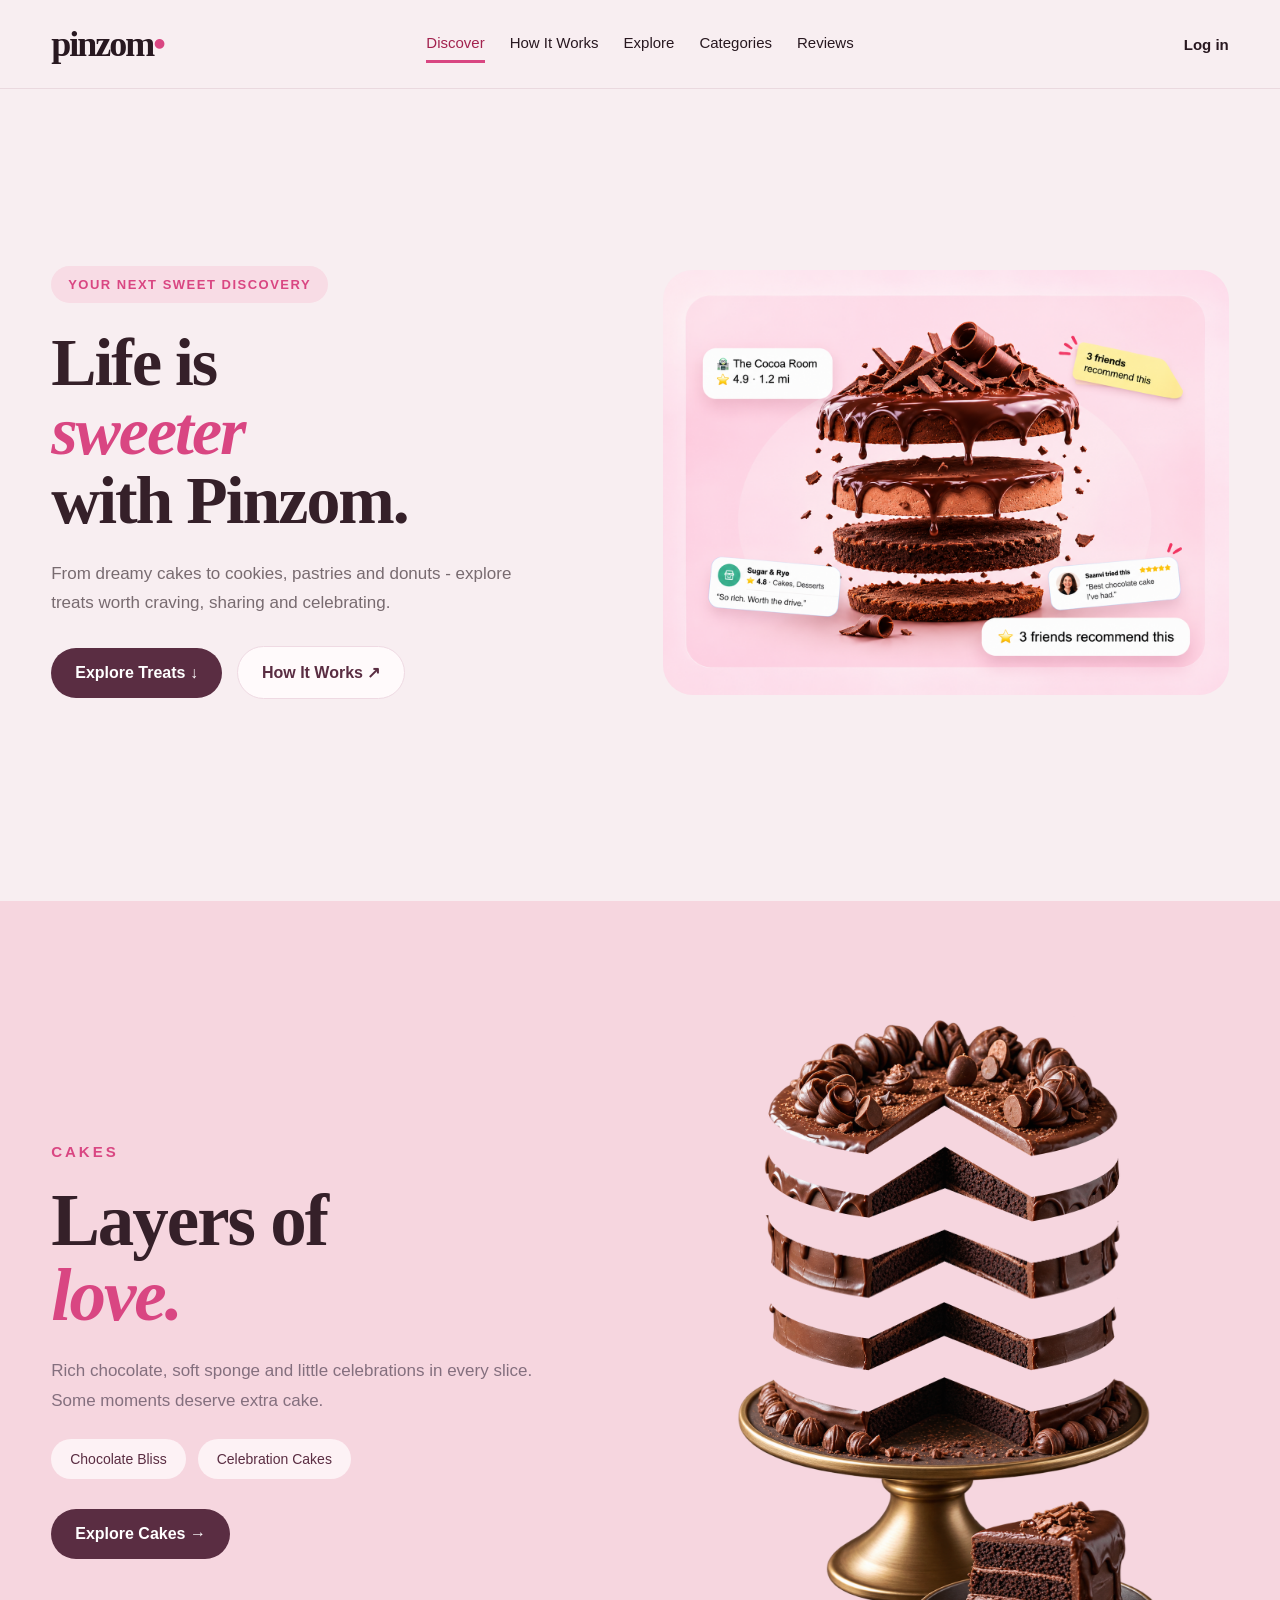
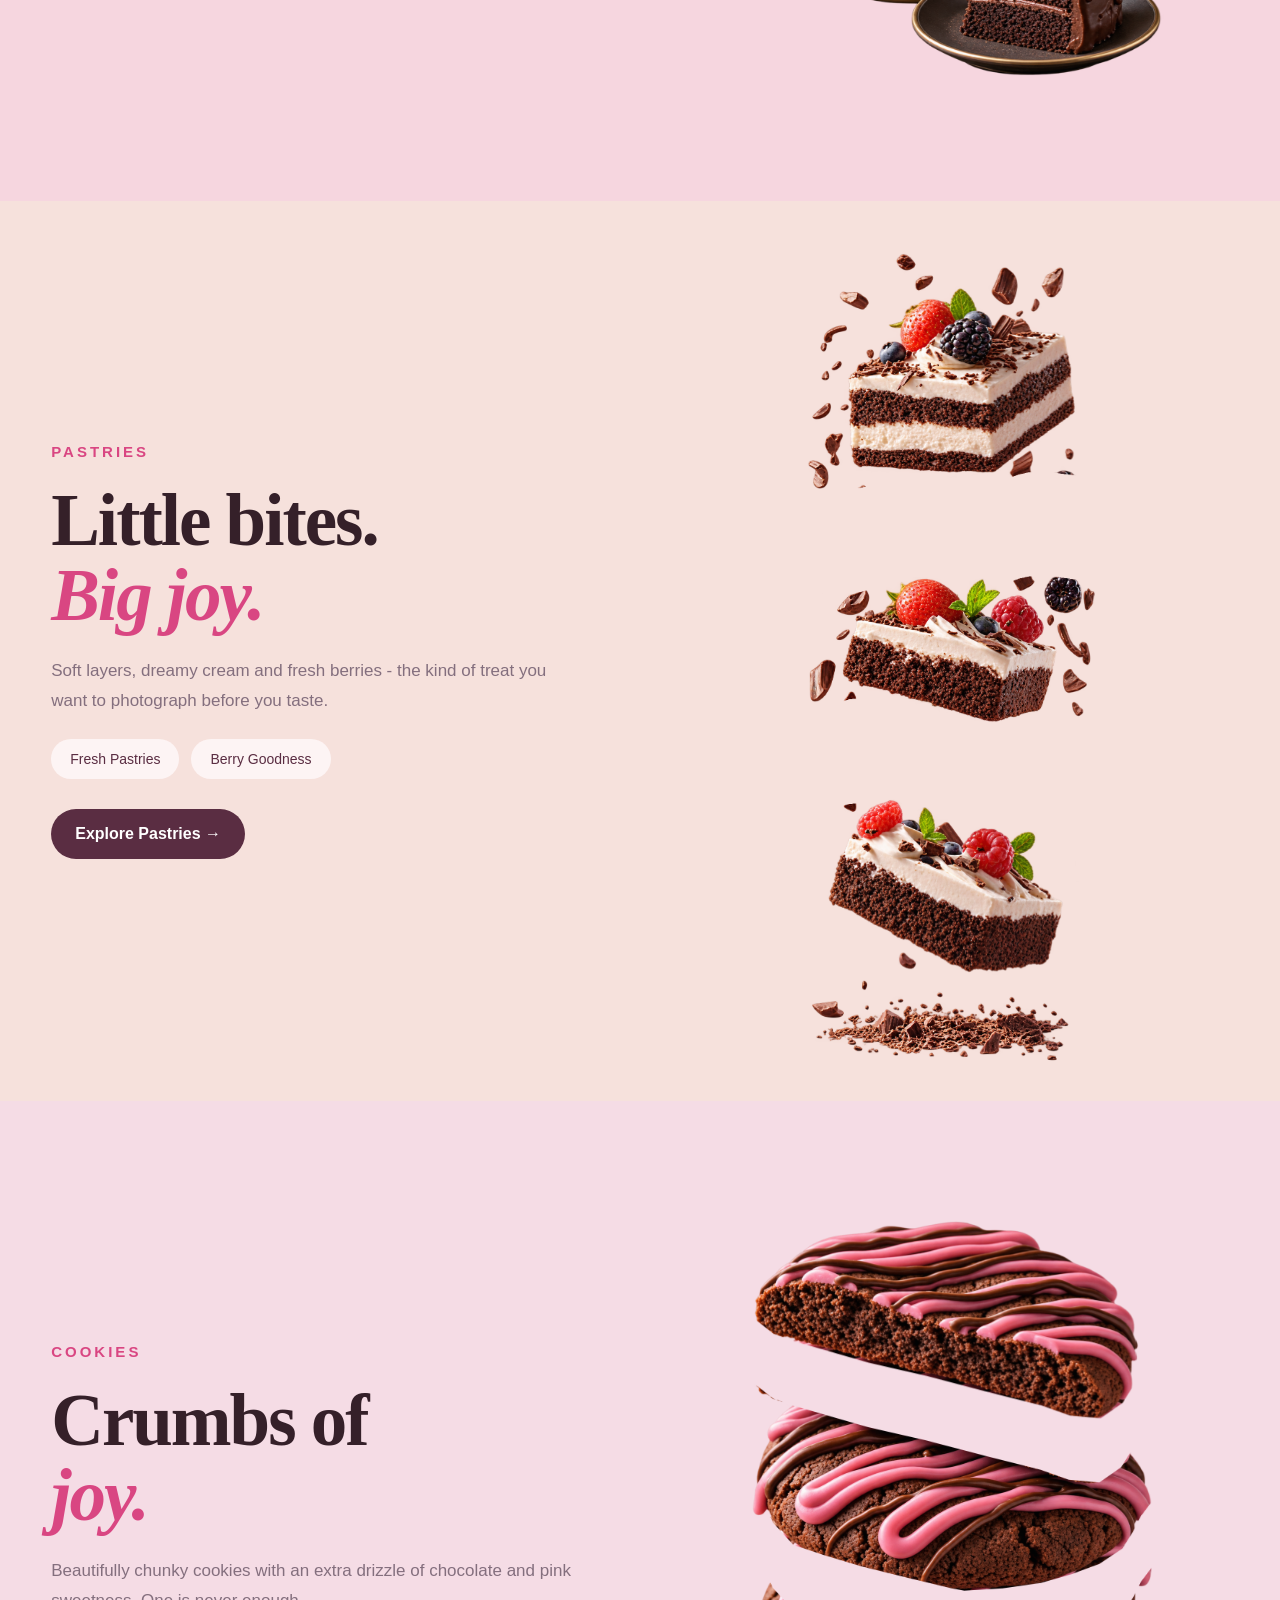
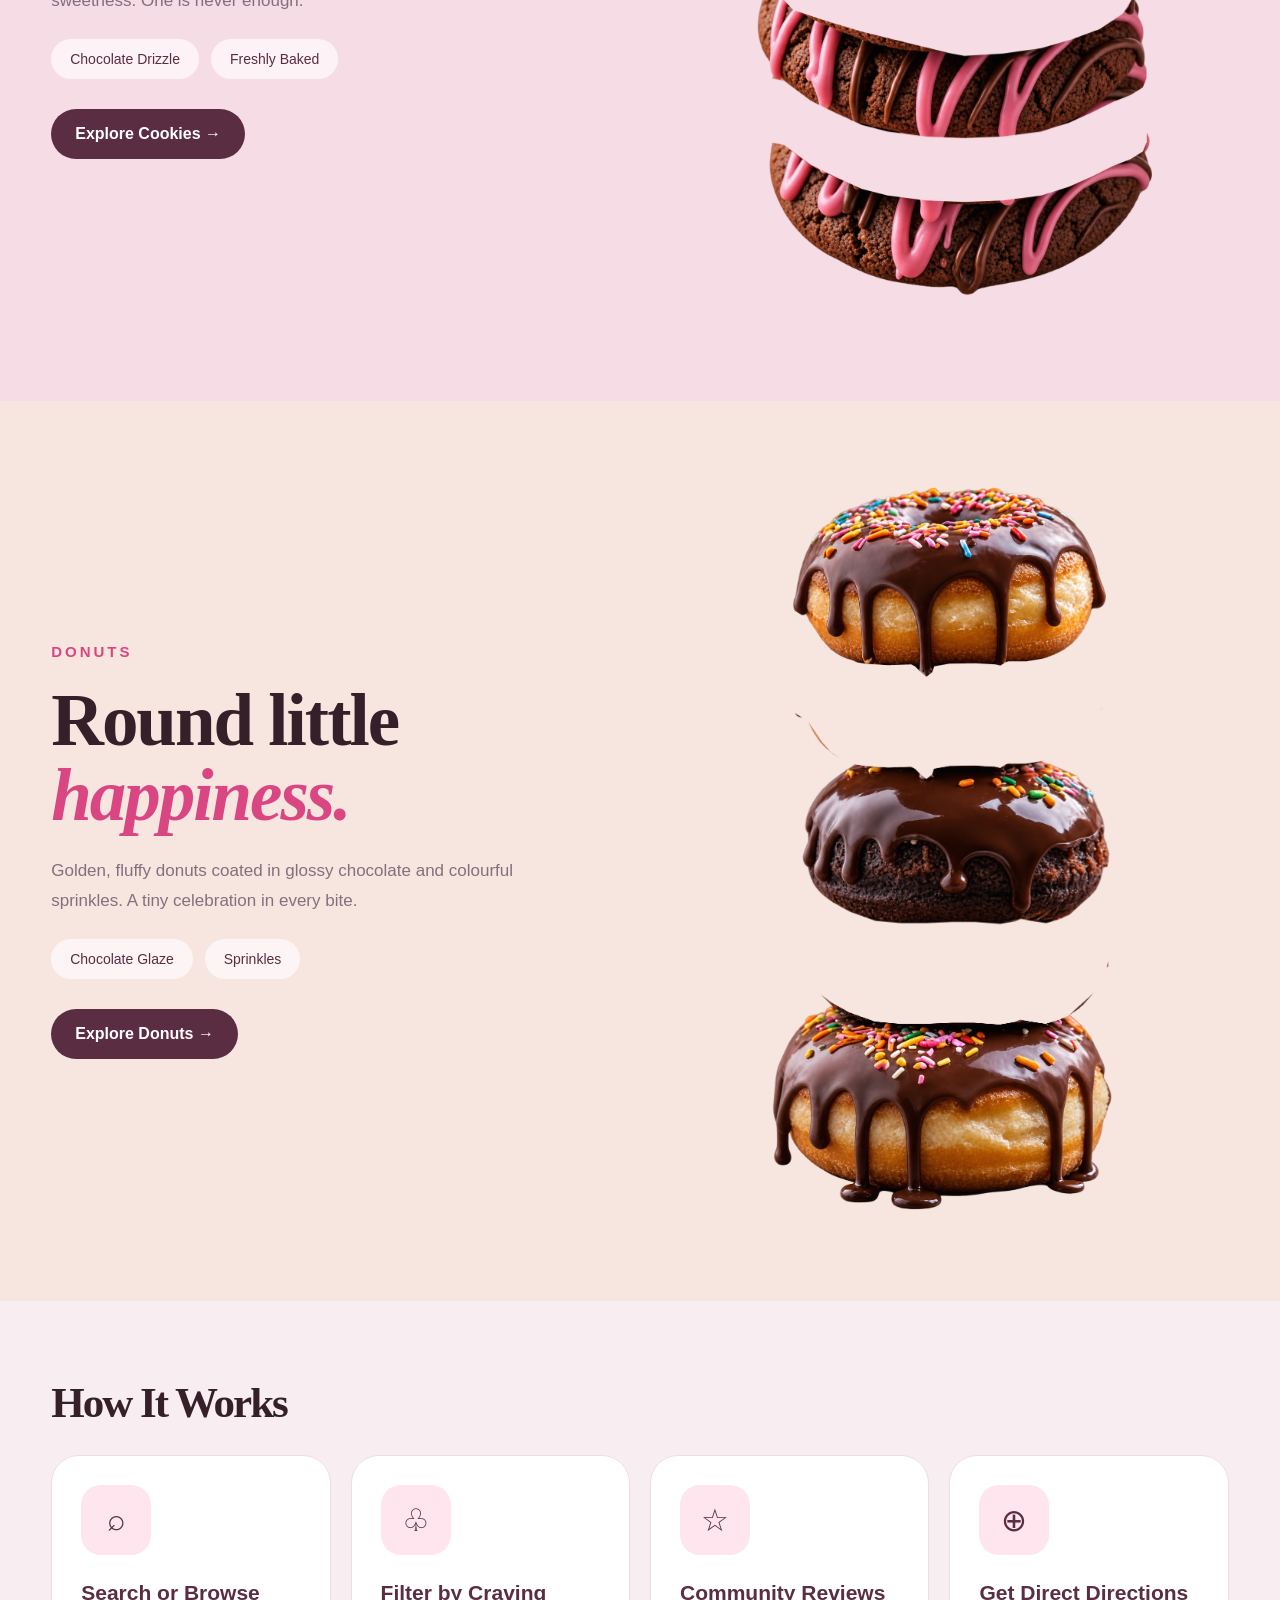
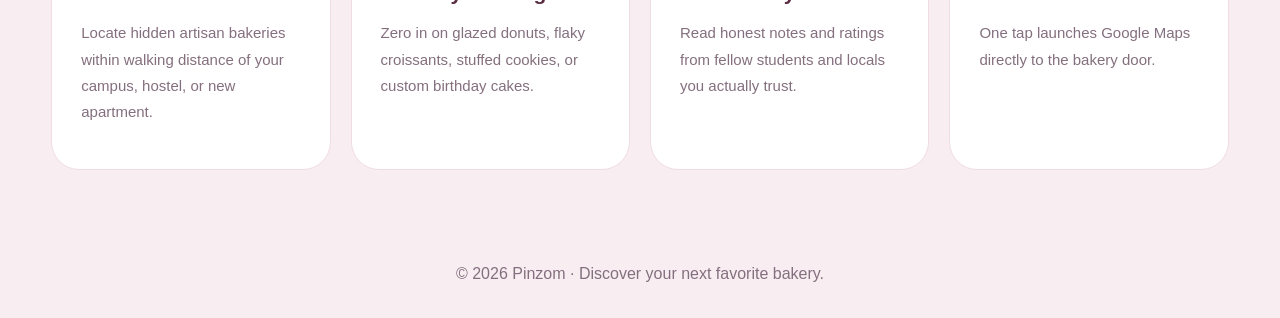
==== commit 9ac15c4c: "final additions and debugged" ====
--- a/index.html
+++ b/index.html
@@ -6,713 +6,30 @@
 <meta name="viewport" content="width=device-width, initial-scale=1">
 <title>Discover | Pinzom</title>
 
-<style>
-:root {
-  --pink: #d94682;
-  --brown: #5a2d42;
-  --text: #846f7e;
-  --page: #f8eef1;
-}
-
-* { box-sizing: border-box; }
-
-html {
-  scroll-behavior: smooth;
-  scroll-padding-top: 90px;
-}
-
-body {
-  margin: 0;
-  background: var(--page);
-  color: var(--brown);
-  font-family: Arial, sans-serif;
-  overflow-x: hidden;
-}
-
-a { color: inherit; text-decoration: none; }
-img { max-width: 100%; }
-.container { width: min(1200px, 92%); margin: auto; }
-
-/* NAVBAR */
-
-.nav {
-  position: sticky;
-  top: 0;
-  z-index: 1000;
-  min-height: 88px;
-  padding: 0 max(4%, calc((100% - 1200px) / 2));
-  display: grid;
-  grid-template-columns: 1fr auto 1fr;
-  align-items: center;
-  gap: 20px;
-  background: rgba(248,238,241,.97);
-  backdrop-filter: blur(12px);
-  border-bottom: 1px solid #ead9df;
-}
-
-.logo {
-  justify-self: start;
-  font: bold 36px Georgia, serif;
-  letter-spacing: -2px;
-  white-space: nowrap;
-  color: #281820;
-}
-
-.logo span { color: var(--pink); }
-
-.nav-links {
-  display: flex;
-  justify-self: center;
-  gap: 25px;
-  align-items: center;
-  white-space: nowrap;
-}
-
-.nav-links a { color: #281820; font-size: 15px; }
-
-.nav-links a:hover,
-.nav-links a.active { color: var(--pink); }
-
-.nav-links a.active {
-  padding: 9px 0;
-  border-bottom: 3px solid var(--pink);
-}
-
-.login-link {
-  justify-self: end;
-  font-size: 15px;
-  font-weight: bold;
-  white-space: nowrap;
-}
-
-.menu-toggle {
-  display: none;
-  cursor: pointer;
-  border: 0;
-  border-radius: 12px;
-  background: #ffe1eb;
-  padding: 9px 13px;
-}
-
-/* MAIN CONTENT */
-
-h1, h2 {
-  font-family: Georgia, serif;
-  color: #352029;
-  line-height: 1.03;
-  letter-spacing: -2px;
-}
-
-p {
-  color: var(--text);
-  font-size: 17px;
-  line-height: 1.75;
-}
-
-.pink-script {
-  color: var(--pink);
-  font-style: italic;
-}
-
-.eyebrow {
-  display: inline-block;
-  padding: 11px 17px;
-  border-radius: 30px;
-  background: #f8dce5;
-  color: var(--pink);
-  font-size: 13px;
-  font-weight: bold;
-  letter-spacing: 1.5px;
-}
-
-.btn {
-  display: inline-block;
-  padding: 16px 24px;
-  background: var(--brown);
-  color: white;
-  border-radius: 32px;
-  font-weight: bold;
-}
-
-.btn:hover { filter: brightness(1.1); }
-
-.btn.secondary {
-  color: var(--brown);
-  background: #fffafb;
-  border: 1px solid #efdae3;
-}
-
-/* HERO */
-
-.hero {
-  min-height: calc(100vh - 88px);
-  display: grid;
-  grid-template-columns: minmax(0,1fr) minmax(0,1fr);
-  gap: 45px;
-  align-items: center;
-  padding: 40px 0 65px;
-}
-
-.hero > div { min-width: 0; }
-
-.hero h1 {
-  font-size: clamp(49px,5.3vw,80px);
-  margin: 25px 0;
-}
-
-.actions {
-  display: flex;
-  flex-wrap: wrap;
-  align-items: center;
-  gap: 15px;
-  margin-top: 28px;
-}
-
-/* ORIGINAL CHOCOLATE CAKE ANIMATION */
-
-.hero-scene {
-  position: relative;
-  width: 100%;
-  aspect-ratio: 1448 / 1086;
-  overflow: hidden;
-  border-radius: 35px;
-  background: linear-gradient(155deg,#ffdae6,#fff3f7);
-  cursor: pointer;
-}
-
-.hero-scene::before {
-  content: "";
-  position: absolute;
-  inset: 17% 12%;
-  border-radius: 50%;
-  background: #ffffff60;
-}
-
-.hero-scene img {
-  position: absolute;
-  display: block;
-  max-width: none;
-  max-height: none;
-  height: auto;
-  pointer-events: none;
-  user-select: none;
-}
-
-.hero-scene .piece,
-.hero-scene .extra {
-  visibility: hidden;
-}
-
-.hero-scene.ready .piece,
-.hero-scene.ready .extra {
-  visibility: visible;
-}
-
-/* EXACT ORIGINAL IMAGE POSITIONS */
-
-.hero-base {
-  left: 31.0083%;
-  top: 72.5599%;
-  width: 36.2569%;
-}
-
-.hero-third {
-  left: 28.453%;
-  top: 55.9853%;
-  width: 43.3702%;
-}
-
-.hero-middle {
-  left: 29.3508%;
-  top: 40.9761%;
-  width: 41.7818%;
-}
-
-.hero-top {
-  left: 26.7265%;
-  top: 13.8122%;
-  width: 48.4116%;
-}
-
-.hero-crumbs {
-  left: 24.0331%;
-  top: 18.7845%;
-  width: 52.5552%;
-}
-
-.hero-curl {
-  left: 32.46%;
-  top: 83.33%;
-  width: 12.43%;
-}
-
-.card-cocoa {
-  left: 6.9751%;
-  top: 18.3241%;
-  width: 23.0663%;
-}
-
-.card-note {
-  left: 69.8204%;
-  top: 15.2855%;
-  width: 22.0994%;
-}
-
-.card-sugar {
-  left: 7.942%;
-  top: 67.4033%;
-  width: 23.5497%;
-}
-
-.card-saanvi {
-  left: 68.0249%;
-  top: 64.0884%;
-  width: 23.7569%;
-}
-
-.card-badge {
-  left: 56.2845%;
-  top: 81.768%;
-  width: 36.8785%;
-}
-
-/* CAKE LAYERS JOIN TOGETHER */
-
-.piece {
-  transform: translateY(0);
-  transition: transform 3s cubic-bezier(.25,.75,.2,1);
-}
-
-.hero-scene.joined .piece {
-  transform: translateY(var(--move,0px));
-}
-
-/* REVIEW CARDS APPEAR */
-
-.extra {
-  opacity: 0;
-  transform: scale(.82);
-  transition: opacity .65s ease, transform .65s ease;
-}
-
-.hero-scene.joined .extra {
-  opacity: 1;
-  transform: scale(1);
-  transition-delay: 2.5s;
-}
-
-.hero-scene.joined .hero-crumbs {
-  transition-delay: 1.7s;
-}
-
-.hero-scene.joined .hero-curl {
-  transition-delay: 1.8s;
-}
-
-.hero-scene.joined .card-cocoa {
-  transition-delay: 2.1s;
-}
-
-.hero-scene.joined .card-note {
-  transition-delay: 2.2s;
-}
-
-.hero-scene.joined .card-sugar {
-  transition-delay: 2.3s;
-}
-
-.hero-scene.joined .card-saanvi {
-  transition-delay: 2.4s;
-}
-
-.hero-scene.joined .card-badge {
-  transition-delay: 2.5s;
-}
-
-/* ONLY SHOW THIS IF PNGs REALLY ARE MISSING */
-
-.hero-status {
-  position: absolute;
-  z-index: 12;
-  inset: 0;
-  display: flex;
-  justify-content: center;
-  align-items: center;
-  flex-direction: column;
-  gap: 14px;
-  padding: 35px;
-  background: #ffe3ed;
-  text-align: center;
-}
-
-.hero-status[hidden] { display: none; }
-
-.hero-status strong { font-size: 21px; }
-
-.hero-status span {
-  font-size: 14px;
-  line-height: 1.65;
-  max-width: 360px;
-}
-
-/* OTHER DESSERT SECTIONS */
-
-.dessert-section {
-  min-height: 100vh;
-  display: flex;
-  align-items: center;
-  padding: 75px 0;
-}
-
-.section-wrap {
-  width: min(1200px,92%);
-  margin: auto;
-  display: grid;
-  grid-template-columns: minmax(0,1fr) minmax(0,1fr);
-  gap: 60px;
-  align-items: center;
-}
-
-.section-text,
-.section-visual { min-width: 0; }
-
-.small-top {
-  color: var(--pink);
-  font-size: 15px;
-  font-weight: 800;
-  letter-spacing: 3px;
-}
-
-.section-text h2 {
-  font-size: clamp(49px,5.7vw,83px);
-  margin: 23px 0;
-}
-
-.section-text p { max-width: 520px; }
-
-.tags {
-  display: flex;
-  gap: 12px;
-  flex-wrap: wrap;
-  margin: 24px 0 30px;
-}
-
-.tags span {
-  padding: 12px 19px;
-  background: #fffafbc7;
-  border-radius: 30px;
-  font-size: 14px;
-}
-
-.section-visual {
-  display: flex;
-  align-items: center;
-  justify-content: center;
-}
-
-.cakes-section { background: #f6d6df; }
-.pastry-section { background: #f6e1dc; }
-.cookies-section { background: #f5dce5; }
-.donuts-section { background: #f6e6df; }
-
-/* SCROLL ANIMATIONS */
-
-.split-stage {
-  position: relative;
-  width: min(100%,430px);
-  aspect-ratio: var(--ratio);
-  flex-shrink: 0;
-}
-
-.split-stage .layer {
-  position: absolute;
-  display: block;
-  height: auto;
-  max-width: none;
-  max-height: none;
-  pointer-events: none;
-  user-select: none;
-  will-change: transform;
-}
-
-/* CAKES */
-
-.cake-stage { --ratio: 1122 / 1573; }
-
-.cake-stage .base {
-  left: 0%;
-  top: 40.2416%;
-  width: 100%;
-  --shift: 90;
-}
-
-.cake-stage .tier3 {
-  left: 7.6649%;
-  top: 34.2657%;
-  width: 86.0963%;
-  --shift: 45;
-}
-
-.cake-stage .tier2 {
-  left: 6.9519%;
-  top: 27.3999%;
-  width: 83.1551%;
-  --shift: 0;
-}
-
-.cake-stage .tier1 {
-  left: 6.8627%;
-  top: 22.9498%;
-  width: 83.1551%;
-  --shift: -45;
-}
-
-.cake-stage .lid {
-  left: 6.5062%;
-  top: 6.993%;
-  width: 92.7807%;
-  --shift: -90;
-}
-
-/* PASTRIES */
-
-.pastry-stage {
-  --ratio: 941 / 1952;
-  width: min(100%,340px);
-}
-
-.pastry-stage .crumbs {
-  left: 7.4389%;
-  top: 79.3033%;
-  width: 89.373%;
-  --shift: 130;
-}
-
-.pastry-stage .bottom {
-  left: 5.9511%;
-  top: 56.0451%;
-  width: 91.4984%;
-  --shift: 120;
-}
-
-.pastry-stage .middle {
-  left: 3.2944%;
-  top: 39.3443%;
-  width: 90.8608%;
-  --shift: 0;
-}
-
-.pastry-stage .top {
-  left: 0%;
-  top: 8.043%;
-  width: 97.237%;
-  --shift: -120;
-}
-
-/* COOKIES */
-
-.cookie-stage { --ratio: 1122 / 1533; }
-
-.cookie-stage .bottom {
-  left: 0%;
-  top: 64.0574%;
-  width: 97.3262%;
-  --shift: 105;
-}
-
-.cookie-stage .third {
-  left: 0%;
-  top: 47.032%;
-  width: 97.3262%;
-  --shift: 35;
-}
-
-.cookie-stage .second {
-  left: 4.0998%;
-  top: 26.8102%;
-  width: 93.1373%;
-  --shift: -35;
-}
-
-.cookie-stage .top {
-  left: 2.5847%;
-  top: 7.8278%;
-  width: 91.533%;
-  --shift: -105;
-}
-
-/* DONUTS */
-
-.donut-stage { --ratio: 1122 / 1611; }
-
-.donut-stage .bottom {
-  left: 0%;
-  top: 50.838%;
-  width: 89.8396%;
-  --shift: 110;
-}
-
-.donut-stage .middle {
-  left: 2.4064%;
-  top: 26.4432%;
-  width: 97.0588%;
-  --shift: 0;
-}
-
-.donut-stage .top {
-  left: 13.1016%;
-  top: 7.4488%;
-  width: 73.7077%;
-  --shift: -110;
-}
-
-/* HOW IT WORKS */
-
-#how-it-works { padding: 80px 0 60px; }
-
-#how-it-works h2 {
-  font-size: 43px;
-  margin: 0 0 30px;
-}
-
-.how-grid {
-  display: grid;
-  grid-template-columns: repeat(4,1fr);
-  gap: 20px;
-}
-
-.how-card {
-  background: #fff;
-  padding: 29px;
-  border: 1px solid #f0dce3;
-  border-radius: 28px;
-}
-
-.how-icon {
-  display: grid;
-  place-items: center;
-  width: 70px;
-  height: 70px;
-  border-radius: 20px;
-  background: #ffe5ed;
-  font-size: 31px;
-}
-
-.how-card h3 {
-  font-size: 21px;
-  margin: 26px 0 15px;
-}
-
-.how-card p { font-size: 15px; }
-
-footer {
-  text-align: center;
-  padding: 35px 15px;
-  color: var(--text);
-}
-
-/* MOBILE */
-
-@media(max-width:1050px) {
-  .nav { grid-template-columns: 1fr auto auto; }
-
-  .menu-toggle { display: block; }
-
-  .nav-links {
-    display: none;
-    position: absolute;
-    top: 100%;
-    left: 4%;
-    right: 4%;
-    padding: 22px;
-    background: #fff8fa;
-    box-shadow: 0 12px 30px #5a2d4220;
-    border-radius: 0 0 18px 18px;
-    flex-direction: column;
-    align-items: flex-start;
-    gap: 15px;
-  }
-
-  .nav-links.open { display: flex; }
-
-  .hero, .section-wrap {
-    grid-template-columns: 1fr;
-    gap: 35px;
-  }
-
-  .hero { min-height: auto; }
-
-  .section-text { text-align: center; }
-
-  .section-text p { margin-inline: auto; }
-
-  .tags { justify-content: center; }
-
-  .split-stage { width: min(70vw,410px); }
-
-  .pastry-stage { width: min(63vw,340px); }
-
-  .how-grid {
-    grid-template-columns: repeat(2,1fr);
-  }
-}
-
-@media(max-width:680px) {
-  .nav { min-height: 75px; }
-  .logo { font-size: 30px; }
-  .hero { padding-top: 25px; }
-  .hero h1 { font-size: clamp(44px,12vw,64px); }
-  .dessert-section { min-height: auto; padding: 70px 0; }
-  .section-text h2 { font-size: clamp(45px,11vw,67px); }
-  .how-grid { grid-template-columns: 1fr; }
-}
-
-@media(prefers-reduced-motion:reduce) {
-  html { scroll-behavior: auto; }
-
-  .piece, .extra {
-    transition-duration: .01ms !important;
-    transition-delay: 0ms !important;
-  }
-}
-
-</style>
+<link rel="stylesheet" href="style.css">
 </head>
 
-<body>
-
-<!-- NAVBAR -->
-
-<header class="nav">
-
-  <a class="logo" href="index.html">
-    pinzom<span>•</span>
-  </a>
-
-  <nav class="nav-links" id="navLinks">
-    <a class="active" href="index.html">Discover</a>
-    <a href="how-it-works.html">How It Works</a>
-    <a href="explore.html">Explore</a>
-    <a href="categories.html">Categories</a>
-    <a href="reviews.html">Reviews</a>
-  </nav>
-
-  <a class="login-link" href="login.html">Log in</a>
-
-  <button
-    class="menu-toggle"
-    id="menuButton"
-    type="button"
-    aria-label="Toggle menu"
-    aria-expanded="false">
-    ☰
-  </button>
-
+<body class="page-home">
+
+
+<header class="site-header">
+  <div class="site-nav">
+    <a class="logo" href="index.html" aria-label="Pinzom home">pinzom<span>•</span></a>
+    <nav class="nav-links" id="navLinks" aria-label="Main navigation">
+      <a href="index.html" class="active" aria-current="page">Discover</a>
+      <a href="how-it-works.html">How It Works</a>
+      <a href="explore.html">Explore</a>
+      <a href="categories.html">Categories</a>
+      <a href="reviews.html">Reviews</a>
+    </nav>
+    <a class="login-link" href="login.html">Log in</a>
+    <button class="menu-toggle" type="button" aria-controls="navLinks"
+      aria-label="Open menu" aria-expanded="false">☰</button>
+  </div>
 </header>
 
 <main>
 
-<!-- HERO -->
 
 <section class="container hero" id="home">
 
@@ -728,7 +45,7 @@
     </h1>
 
     <p>
-      From dreamy cakes to cookies, pastries and donuts —
+      From dreamy cakes to cookies, pastries and donuts -
       explore treats worth craving, sharing and celebrating.
     </p>
 
@@ -743,89 +60,11 @@
     </div>
   </div>
 
-  <!-- YOUR ORIGINAL CAKE IMAGES -->
-
-  <div
-    class="hero-scene"
-    id="heroScene"
-    role="img"
-    aria-label="Chocolate cake layers joining with bakery reviews"
-    title="Click to replay cake animation">
-
-    <img
-      class="piece hero-base"
-      data-shift="0"
-      data-file="09_cake_bottom_base_layer.png"
-      alt="">
-
-    <img
-      class="piece hero-third"
-      data-shift="72"
-      data-file="08_cake_third_dark_layer.png"
-      alt="">
-
-    <img
-      class="piece hero-middle"
-      data-shift="167"
-      data-file="07_cake_middle_mousse_layer.png"
-      alt="">
-
-    <img
-      class="piece hero-top"
-      data-shift="282"
-      data-file="06_cake_top_layer.png"
-      alt="">
-
-    <img
-      class="extra hero-crumbs"
-      data-file="11_floating_crumbs_particles.png"
-      alt="">
-
-    <img
-      class="extra hero-curl"
-      data-file="10_bottom_chocolate_curl.png"
-      alt="">
-
-    <img
-      class="extra card-cocoa"
-      data-file="01_cocoa_room_card.png"
-      alt="">
-
-    <img
-      class="extra card-note"
-      data-file="02_top_recommend_note.png"
-      alt="">
-
-    <img
-      class="extra card-sugar"
-      data-file="03_sugar_rye_review.png"
-      alt="">
-
-    <img
-      class="extra card-saanvi"
-      data-file="04_saanvi_review.png"
-      alt="">
-
-    <img
-      class="extra card-badge"
-      data-file="05_bottom_recommend_badge.png"
-      alt="">
-
-    <div class="hero-status" id="heroStatus" hidden>
-      <strong>Images couldn't load</strong>
-      <span>
-        Check that the
-        <b>images/hero_page cake_item</b>
-        folder is inside
-        <b>PINZOM-main/images/</b>.
-      </span>
-    </div>
-
-  </div>
-
-</section>
-
-<!-- CAKES -->
+  <img class="hero-cake-image" src="images/hero_page%20cake_image.png"
+    alt="Layered chocolate cake surrounded by Pinzom bakery recommendations">
+
+</section>
+
 
 <section class="dessert-section cakes-section" id="cakes">
   <div class="section-wrap">
@@ -855,18 +94,17 @@
 
     <div class="section-visual">
       <div class="split-stage cake-stage">
-        <img class="layer base" src="images/cake/base.png" alt="">
-        <img class="layer tier3" src="images/cake/tier3.png" alt="">
-        <img class="layer tier2" src="images/cake/tier2.png" alt="">
-        <img class="layer tier1" src="images/cake/tier1.png" alt="">
-        <img class="layer lid" src="images/cake/lid.png" alt="">
-      </div>
-    </div>
-
-  </div>
-</section>
-
-<!-- PASTRIES -->
+        <img class="layer base" src="images/cake/base.png" data-shift="90" alt="">
+        <img class="layer tier3" src="images/cake/tier3.png" data-shift="45" alt="">
+        <img class="layer tier2" src="images/cake/tier2.png" data-shift="0" alt="">
+        <img class="layer tier1" src="images/cake/tier1.png" data-shift="-45" alt="">
+        <img class="layer lid" src="images/cake/lid.png" data-shift="-90" alt="">
+      </div>
+    </div>
+
+  </div>
+</section>
+
 
 <section class="dessert-section pastry-section" id="pastries">
   <div class="section-wrap">
@@ -880,7 +118,7 @@
       </h2>
 
       <p>
-        Soft layers, dreamy cream and fresh berries —
+        Soft layers, dreamy cream and fresh berries -
         the kind of treat you want to photograph before you taste.
       </p>
 
@@ -896,17 +134,16 @@
 
     <div class="section-visual">
       <div class="split-stage pastry-stage">
-        <img class="layer crumbs" src="images/pastry/crumbs.png" alt="">
-        <img class="layer bottom" src="images/pastry/bottom.png" alt="">
-        <img class="layer middle" src="images/pastry/middle.png" alt="">
-        <img class="layer top" src="images/pastry/top.png" alt="">
-      </div>
-    </div>
-
-  </div>
-</section>
-
-<!-- COOKIES -->
+        <img class="layer crumbs" src="images/pastry/crumbs.png" data-shift="130" alt="">
+        <img class="layer bottom" src="images/pastry/bottom.png" data-shift="120" alt="">
+        <img class="layer middle" src="images/pastry/middle.png" data-shift="0" alt="">
+        <img class="layer top" src="images/pastry/top.png" data-shift="-120" alt="">
+      </div>
+    </div>
+
+  </div>
+</section>
+
 
 <section class="dessert-section cookies-section" id="cookies">
   <div class="section-wrap">
@@ -936,17 +173,16 @@
 
     <div class="section-visual">
       <div class="split-stage cookie-stage">
-        <img class="layer bottom" src="images/cookies/bottom.png" alt="">
-        <img class="layer third" src="images/cookies/third.png" alt="">
-        <img class="layer second" src="images/cookies/second.png" alt="">
-        <img class="layer top" src="images/cookies/top.png" alt="">
-      </div>
-    </div>
-
-  </div>
-</section>
-
-<!-- DONUTS -->
+        <img class="layer bottom" src="images/cookies/bottom.png" data-shift="105" alt="">
+        <img class="layer third" src="images/cookies/third.png" data-shift="35" alt="">
+        <img class="layer second" src="images/cookies/second.png" data-shift="-35" alt="">
+        <img class="layer top" src="images/cookies/top.png" data-shift="-105" alt="">
+      </div>
+    </div>
+
+  </div>
+</section>
+
 
 <section class="dessert-section donuts-section" id="donuts">
   <div class="section-wrap">
@@ -976,16 +212,15 @@
 
     <div class="section-visual">
       <div class="split-stage donut-stage">
-        <img class="layer bottom" src="images/donuts/bottom.png" alt="">
-        <img class="layer middle" src="images/donuts/middle.png" alt="">
-        <img class="layer top" src="images/donuts/top.png" alt="">
-      </div>
-    </div>
-
-  </div>
-</section>
-
-<!-- HOW IT WORKS -->
+        <img class="layer bottom" src="images/donuts/bottom.png" data-shift="110" alt="">
+        <img class="layer middle" src="images/donuts/middle.png" data-shift="0" alt="">
+        <img class="layer top" src="images/donuts/top.png" data-shift="-110" alt="">
+      </div>
+    </div>
+
+  </div>
+</section>
+
 
 <section class="container" id="how-it-works">
 
@@ -1006,14 +241,14 @@
       <div class="how-icon">♧</div>
       <h3>Filter by Craving</h3>
       <p>
-        Zero in on fresh sourdough breads, flaky croissants,
+        Zero in on glazed donuts, flaky croissants,
         stuffed cookies, or custom birthday cakes.
       </p>
     </div>
 
     <div class="how-card">
       <div class="how-icon">☆</div>
-      <h3>Friend &amp; Local Reviews</h3>
+      <h3>Community Reviews</h3>
       <p>
         Read honest notes and ratings from fellow
         students and locals you actually trust.
@@ -1039,229 +274,7 @@
   © 2026 Pinzom · Discover your next favorite bakery.
 </footer>
 
-<script>
-
-/* MOBILE NAVBAR */
-
-const menu = document.getElementById("menuButton");
-const navLinks = document.getElementById("navLinks");
-
-menu.onclick = () => {
-  const open = navLinks.classList.toggle("open");
-  menu.setAttribute("aria-expanded", String(open));
-};
-
-/* HERO CAKE ANIMATION */
-
-const scene = document.getElementById("heroScene");
-const pieces = [...scene.querySelectorAll(".piece")];
-const heroImages = [...scene.querySelectorAll("[data-file]")];
-const heroStatus = document.getElementById("heroStatus");
-
-/*
-  This first folder is the one shown
-  in your VS Code screenshot.
-
-  %20 means a space in the folder name.
-*/
-
-const imageFolders = [
-  "images/hero_page%20cake_item/",
-  "./hero_page%20cake_item/",
-  "./",
-  "../hero_page%20cake_item/",
-  "../images/hero_page%20cake_item/"
-];
-
-/* TEST WHETHER AN IMAGE CAN LOAD */
-
-function testImage(path) {
-  return new Promise(resolve => {
-
-    const img = new Image();
-
-    img.onload = () => resolve(true);
-    img.onerror = () => resolve(false);
-
-    img.src = path;
-  });
-}
-
-/* CALCULATE CAKE MOVEMENT */
-
-function positionHero() {
-
-  pieces.forEach(img => {
-
-    const distance =
-      Number(img.dataset.shift) *
-      scene.clientWidth / 1448;
-
-    img.style.setProperty(
-      "--move",
-      distance + "px"
-    );
-
-  });
-}
-
-/* FIND ACTUAL FILES AND START ANIMATION */
-
-async function startCake() {
-
-  for (const folder of imageFolders) {
-
-    const test =
-      folder + "06_cake_top_layer.png";
-
-    if (!await testImage(test)) {
-      continue;
-    }
-
-    const paths = heroImages.map(
-      img => folder + img.dataset.file
-    );
-
-    const results = await Promise.all(
-      paths.map(testImage)
-    );
-
-    // First four are the cake layers.
-    if (!results.slice(0, 4).every(Boolean)) {
-      continue;
-    }
-
-    heroImages.forEach((img, i) => {
-
-      if (results[i]) {
-        img.src = paths[i];
-      } else {
-        img.style.display = "none";
-      }
-
-    });
-
-    positionHero();
-
-    scene.classList.add("ready");
-
-    heroStatus.hidden = true;
-
-    // Cake starts separated, then joins.
-    requestAnimationFrame(() => {
-      requestAnimationFrame(() => {
-
-        setTimeout(() => {
-          scene.classList.add("joined");
-        }, 420);
-
-      });
-    });
-
-    return;
-  }
-
-  console.error(
-    "Missing images inside images/hero_page cake_item/"
-  );
-
-  heroStatus.hidden = false;
-}
-
-/* REPLAY ANIMATION ON CLICK */
-
-scene.addEventListener("click", () => {
-
-  if (!scene.classList.contains("ready")) {
-    return;
-  }
-
-  scene.classList.remove("joined");
-
-  void scene.offsetWidth;
-
-  setTimeout(() => {
-    scene.classList.add("joined");
-  }, 350);
-
-});
-
-startCake();
-
-/* DESSERT SCROLL ANIMATIONS */
-
-const stages = [
-  ...document.querySelectorAll(".split-stage")
-];
-
-let ticking = false;
-
-function animateDesserts() {
-
-  ticking = false;
-
-  stages.forEach(stage => {
-
-    const rect = stage.getBoundingClientRect();
-
-    const start = innerHeight * .94;
-    const end = innerHeight * .24;
-
-    let progress = Math.max(
-      0,
-      Math.min(1, (start - rect.top) / (start - end))
-    );
-
-    progress = progress * progress *
-      (3 - 2 * progress);
-
-    const originalWidth =
-      stage.classList.contains("pastry-stage")
-        ? 941 : 1122;
-
-    stage.querySelectorAll(".layer").forEach(img => {
-
-      const distance = parseFloat(
-        getComputedStyle(img).getPropertyValue("--shift")
-      ) || 0;
-
-      const y =
-        (1 - progress) *
-        distance *
-        2.4 *
-        stage.clientWidth /
-        originalWidth;
-
-      img.style.transform =
-        `translate3d(0, ${y}px, 0)`;
-
-    });
-  });
-}
-
-function scheduleDesserts() {
-
-  if (ticking) return;
-
-  ticking = true;
-  requestAnimationFrame(animateDesserts);
-}
-
-window.addEventListener(
-  "scroll",
-  scheduleDesserts,
-  { passive: true }
-);
-
-window.addEventListener("resize", () => {
-  positionHero();
-  scheduleDesserts();
-});
-
-window.addEventListener("load", scheduleDesserts);
-
-scheduleDesserts();
-
-</script>
+<script src="bakery-catalog.js"></script>
+<script src="script.js"></script>
 </body>
 </html>
--- a/style.css
+++ b/style.css
@@ -0,0 +1,2180 @@
+/* Shared foundations and components */
+* {
+  box-sizing: border-box;
+}
+
+body {
+  margin: 0;
+  font-family: Arial,Helvetica,sans-serif;
+  background: #fff4f6;
+  color: #291b20;
+}
+
+a {
+  text-decoration: none;
+  color: inherit;
+}
+
+.container {
+  width: min(1120px,92%);
+  margin: auto;
+}
+
+.hero {
+  display: grid;
+  grid-template-columns: 1fr 1fr;
+  align-items: center;
+  gap: 40px;
+  min-height: 620px;
+}
+
+.eyebrow {
+  display: inline-block;
+  color: #d92d6c;
+  background: #ffe5ed;
+  padding: 8px 12px;
+  border-radius: 20px;
+  font-size: 12px;
+  font-weight: 700;
+}
+
+.hero h1 {
+  font-family: Georgia,serif;
+  font-size: 58px;
+  line-height: 1.02;
+  margin: 22px 0;
+}
+
+.hero h1 em {
+  color: #d92d6c;
+}
+
+.hero p {
+  color: #786b70;
+  line-height: 1.7;
+  max-width: 480px;
+}
+
+.btn {
+  display: inline-block;
+  background: #df2d70;
+  color: white;
+  padding: 15px 25px;
+  border-radius: 25px;
+  font-weight: 700;
+  border: 0;
+  cursor: pointer;
+}
+
+.btn.secondary {
+  background: white;
+  color: #291b20;
+  border: 1px solid #eadde1;
+}
+
+.actions {
+  display: flex;
+  gap: 18px;
+  align-items: center;
+  margin-top: 25px;
+}
+
+.visual {
+  min-height: 430px;
+  border-radius: 30px;
+  background: linear-gradient(145deg,#ffd9e5,#fff9f5);
+  display: flex;
+  align-items: center;
+  justify-content: center;
+  position: relative;
+  overflow: hidden;
+}
+
+.cake {
+  width: 75%;
+  height: 230px;
+  background: linear-gradient(#6c2b25,#3a1715);
+  border-radius: 45% 45% 18px 18px;
+  position: relative;
+  box-shadow: 0 25px 0 #e4a09a;
+}
+
+.cake:before {
+  content: "";
+  position: absolute;
+  inset: -25px 20px auto;
+  background: #40201c;
+  height: 75px;
+  border-radius: 50%;
+  box-shadow: 0 20px 0 #6b3029;
+}
+
+.cake:after {
+  content: "";
+  position: absolute;
+  right: 12%;
+  top: 30px;
+  width: 18px;
+  height: 130px;
+  background: #f5c4bd;
+  border-radius: 20px;
+  transform: rotate(25deg);
+}
+
+.tag {
+  position: absolute;
+  background: white;
+  padding: 14px 18px;
+  border-radius: 14px;
+  box-shadow: 0 8px 25px #cdaab455;
+  font-size: 13px;
+}
+
+.tag.one {
+  top: 65px;
+  left: 20px;
+}
+
+.tag.two {
+  bottom: 55px;
+  right: 18px;
+}
+
+.chips {
+  display: flex;
+  justify-content: center;
+  gap: 12px;
+  flex-wrap: wrap;
+  margin: 20px 0 60px;
+}
+
+.chip {
+  background: white;
+  border: 1px solid #eadde1;
+  padding: 12px 20px;
+  border-radius: 24px;
+  font-size: 14px;
+}
+
+.section-heading {
+  text-align: center;
+  margin: 80px 0 35px;
+}
+
+.section-heading h1 {
+  font-family: Georgia,serif;
+  font-size: 48px;
+  margin: 12px;
+}
+
+.section-heading p {
+  color: #786b70;
+}
+
+.steps,
+.cards,
+.reviews-grid {
+  display: grid;
+  grid-template-columns: repeat(4,1fr);
+  gap: 18px;
+}
+
+.card {
+  background: white;
+  border: 1px solid #f0e0e5;
+  border-radius: 20px;
+  padding: 26px;
+  box-shadow: 0 8px 24px #d9b7c122;
+}
+
+.card .icon {
+  font-size: 28px;
+  background: #ffe8ef;
+  width: 56px;
+  height: 56px;
+  border-radius: 18px;
+  display: grid;
+  place-items: center;
+  margin-bottom: 25px;
+}
+
+.card h3 {
+  margin: 0 0 12px;
+}
+
+.card p {
+  color: #786b70;
+  line-height: 1.6;
+  font-size: 14px;
+}
+
+.category-card {
+  min-height: 230px;
+  display: flex;
+  flex-direction: column;
+  justify-content: end;
+  background: linear-gradient(145deg,#fff,#ffe0ea);
+}
+
+.category-card h2 {
+  font-family: Georgia,serif;
+}
+
+.count {
+  color: #d92d6c;
+  font-weight: 700;
+}
+
+.explore-layout {
+  display: grid;
+  grid-template-columns: 1fr 2fr;
+  gap: 28px;
+}
+
+.filter-panel {
+  background: white;
+  border: 1px solid #eadde1;
+  border-radius: 20px;
+  padding: 25px;
+  height: max-content;
+}
+
+.filter-panel label {
+  display: block;
+  margin: 18px 0 8px;
+  font-size: 14px;
+  font-weight: 700;
+}
+
+.filter-panel input,
+.form input {
+  width: 100%;
+  padding: 14px;
+  border: 1px solid #e5d8dd;
+  border-radius: 10px;
+}
+
+.bakery-list {
+  display: grid;
+  grid-template-columns: repeat(2,1fr);
+  gap: 18px;
+}
+
+.bakery-image {
+  height: 150px;
+  border-radius: 15px;
+  background: linear-gradient(135deg,#e8b8a9,#7b423b);
+  margin-bottom: 16px;
+}
+
+.rating {
+  color: #e7a91b;
+}
+
+.auth {
+  display: grid;
+  grid-template-columns: 1fr 1fr;
+  gap: 50px;
+  align-items: center;
+  min-height: 650px;
+}
+
+.form {
+  background: white;
+  border: 1px solid #eadde1;
+  border-radius: 20px;
+  padding: 30px;
+}
+
+.form label {
+  display: block;
+  font-size: 13px;
+  font-weight: 700;
+  margin: 18px 0 8px;
+}
+
+.form .btn {
+  width: 100%;
+  margin-top: 22px;
+}
+
+.auth-visual {
+  min-height: 520px;
+  border-radius: 30px;
+  background: linear-gradient(145deg,#ffd8e5,#fff);
+  display: grid;
+  place-items: center;
+  padding: 40px;
+}
+
+.circle-image {
+  width: 330px;
+  height: 330px;
+  border-radius: 50%;
+  background: linear-gradient(145deg,#c58a68,#6b392c);
+  border: 15px solid white;
+  box-shadow: 0 0 0 1px #eadde1;
+}
+
+.review-form {
+  background: white;
+  border: 1px solid #eadde1;
+  border-radius: 20px;
+  padding: 25px;
+  margin-bottom: 28px;
+}
+
+.review-form input {
+  width: 100%;
+  padding: 18px;
+  border: 0;
+  border-bottom: 1px solid #eadde1;
+  outline: none;
+}
+
+.reviews-grid {
+  grid-template-columns: repeat(4,1fr);
+}
+
+.review-card h4 {
+  color: #d92d6c;
+}
+
+.review-card p {
+  font-size: 14px;
+}
+
+.footer {
+  text-align: center;
+  padding: 50px 0;
+  color: #786b70;
+  font-size: 14px;
+}
+
+@media (max-width:800px) {
+  .hero,
+  .auth,
+  .explore-layout {
+    grid-template-columns: 1fr;
+  }
+
+  .hero h1 {
+    font-size: 44px;
+  }
+
+  .steps,
+  .cards,
+  .reviews-grid {
+    grid-template-columns: 1fr 1fr;
+  }
+
+  .bakery-list {
+    grid-template-columns: 1fr;
+  }
+
+  .visual {
+    min-height: 330px;
+  }
+
+  .auth-visual {
+    min-height: 350px;
+  }
+
+  .circle-image {
+    width: 230px;
+    height: 230px;
+  }
+}
+
+@media (max-width:480px) {
+  .steps,
+  .cards,
+  .reviews-grid {
+    grid-template-columns: 1fr;
+  }
+
+  .hero h1 {
+    font-size: 38px;
+  }
+}
+
+[hidden] {
+  display: none !important;
+}
+
+.chip {
+  font-family: inherit;
+  color: inherit;
+}
+
+button.chip {
+  cursor: pointer;
+}
+
+.chip.selected {
+  background: #df2d70;
+  border-color: #df2d70;
+  color: #fff;
+}
+
+.form input.invalid {
+  border-color: #c62828;
+}
+
+.field-error {
+  display: block;
+  margin-top: 6px;
+  color: #c62828;
+  font-size: 12px;
+}
+
+.field-error:empty {
+  display: none;
+}
+
+.form-msg {
+  display: none;
+  margin-top: 18px;
+  padding: 12px 14px;
+  border-radius: 10px;
+  font-size: 14px;
+  line-height: 1.5;
+}
+
+.form-msg.show {
+  display: block;
+}
+
+.form-msg.success {
+  background: #e8f5ee;
+  color: #1f6b3f;
+}
+
+.form-msg.error {
+  background: #fdecec;
+  color: #a61e1e;
+}
+
+.form-msg.info {
+  background: #ffe5ed;
+  color: #a3234f;
+}
+
+.form-msg a {
+  font-weight: 700;
+  text-decoration: underline;
+}
+
+.pw-wrap {
+  position: relative;
+}
+
+.pw-wrap input {
+  padding-right: 70px;
+}
+
+.pw-toggle {
+  position: absolute;
+  right: 8px;
+  top: 50%;
+  transform: translateY(-50%);
+  border: 0;
+  background: none;
+  color: #d92d6c;
+  font: inherit;
+  font-size: 13px;
+  font-weight: 700;
+  cursor: pointer;
+  padding: 8px;
+}
+
+.auth-visual img {
+  width: 100%;
+  height: 100%;
+  object-fit: contain;
+  object-position: center;
+}
+
+.toast {
+  position: fixed;
+  left: 50%;
+  bottom: 28px;
+  transform: translate(-50%,20px);
+  background: #291b20;
+  color: #fff;
+  padding: 12px 22px;
+  border-radius: 25px;
+  font-size: 14px;
+  opacity: 0;
+  pointer-events: none;
+  transition: opacity .25s,transform .25s;
+  z-index: 50;
+  max-width: 90%;
+  text-align: center;
+}
+
+.toast.show {
+  opacity: 1;
+  transform: translate(-50%,0);
+  pointer-events: auto;
+}
+
+.toast a {
+  color: #ffb3cb;
+  font-weight: 700;
+  text-decoration: underline;
+}
+
+.bakery {
+  position: relative;
+}
+
+.bakery h3 a:hover {
+  color: #d92d6c;
+}
+
+.card-link {
+  display: block;
+}
+
+.bakery-image {
+  overflow: hidden;
+  background: #fff;
+}
+
+.bakery-image img {
+  display: block;
+  width: 100%;
+  height: 100%;
+  object-fit: cover;
+  object-position: center;
+}
+
+.fav-btn {
+  position: absolute;
+  top: 38px;
+  right: 38px;
+  width: 36px;
+  height: 36px;
+  border: 0;
+  border-radius: 50%;
+  background: rgba(255,255,255,.92);
+  color: #df2d70;
+  font-size: 19px;
+  line-height: 1;
+  cursor: pointer;
+  box-shadow: 0 4px 12px #cdaab455;
+  transition: transform .15s;
+}
+
+.fav-btn:hover {
+  transform: scale(1.1);
+}
+
+.empty-state {
+  grid-column: 1/-1;
+  text-align: center;
+  color: #786b70;
+  padding: 30px 0;
+}
+
+.bakery-hero {
+  min-height: 520px;
+  margin-bottom: 40px;
+}
+
+.bakery-hero h1 {
+  font-size: 44px;
+}
+
+.bakery-hero .rating {
+  font-size: 18px;
+}
+
+.visual .bakery-photo {
+  position: absolute;
+  inset: 0;
+  width: 100%;
+  height: 100%;
+  object-fit: cover;
+}
+
+.section-title {
+  font-family: Georgia,serif;
+  font-size: 32px;
+  margin: 0 0 22px;
+}
+
+.bakery-reviews {
+  margin-bottom: 70px;
+}
+
+.bakery-reviews .cards {
+  grid-template-columns: repeat(3,1fr);
+}
+
+.review-meta {
+  color: #786b70;
+  font-size: 12px;
+}
+
+.section-heading .actions {
+  justify-content: center;
+}
+
+.profile-section {
+  margin-bottom: 40px;
+}
+
+.explore-layout>* {
+  min-width: 0;
+}
+
+.account-list {
+  margin: 0;
+}
+
+.account-list dt {
+  margin-top: 14px;
+  color: #786b70;
+  font-size: 12px;
+}
+
+.account-list dd {
+  margin: 4px 0 0;
+  font-weight: 700;
+  font-size: 14px;
+  word-break: break-all;
+}
+
+.filter-panel .btn {
+  display: block;
+  width: 100%;
+  margin-top: 12px;
+  text-align: center;
+}
+
+.filter-panel p {
+  color: #786b70;
+  font-size: 14px;
+  line-height: 1.6;
+}
+
+.category-visual {
+  position: relative;
+}
+
+@media (max-width:800px) {
+  .bakery-reviews .cards {
+    grid-template-columns: 1fr 1fr;
+  }
+}
+
+@media (max-width:480px) {
+  .bakery-reviews .cards {
+    grid-template-columns: 1fr;
+  }
+
+  .bakery-hero h1 {
+    font-size: 34px;
+  }
+
+  .fav-btn {
+    top: 34px;
+    right: 34px;
+  }
+}
+
+/* Discover page */
+:where(.page-home) * {
+  box-sizing: border-box;
+}
+
+html:has(> body.page-home) {
+  scroll-behavior: smooth;
+  scroll-padding-top: 90px;
+}
+
+body.page-home {
+  margin: 0;
+  background: #f8eef1;
+  color: #5a2d42;
+  font-family: Arial, sans-serif;
+  overflow-x: hidden;
+}
+
+:where(.page-home) a {
+  color: inherit;
+  text-decoration: none;
+}
+
+:where(.page-home) img {
+  max-width: 100%;
+}
+
+:where(.page-home) .container {
+  width: min(1200px, 92%);
+  margin: auto;
+}
+
+:where(.page-home) h1,
+:where(.page-home) h2 {
+  font-family: Georgia, serif;
+  color: #352029;
+  line-height: 1.03;
+  letter-spacing: -2px;
+}
+
+:where(.page-home) p {
+  color: #846f7e;
+  font-size: 17px;
+  line-height: 1.75;
+}
+
+:where(.page-home) .pink-script {
+  color: #d94682;
+  font-style: italic;
+}
+
+:where(.page-home) .eyebrow {
+  display: inline-block;
+  padding: 11px 17px;
+  border-radius: 30px;
+  background: #f8dce5;
+  color: #d94682;
+  font-size: 13px;
+  font-weight: bold;
+  letter-spacing: 1.5px;
+}
+
+:where(.page-home) .btn {
+  display: inline-block;
+  padding: 16px 24px;
+  background: #5a2d42;
+  color: white;
+  border-radius: 32px;
+  font-weight: bold;
+}
+
+:where(.page-home) .btn:hover {
+  filter: brightness(1.1);
+}
+
+:where(.page-home) .btn.secondary {
+  color: #5a2d42;
+  background: #fffafb;
+  border: 1px solid #efdae3;
+}
+
+:where(.page-home) .hero {
+  min-height: calc(100vh - 88px);
+  display: grid;
+  grid-template-columns: minmax(0,1fr) minmax(0,1fr);
+  gap: 45px;
+  align-items: center;
+  padding: 40px 0 65px;
+}
+
+:where(.page-home) .hero > div {
+  min-width: 0;
+}
+
+:where(.page-home) .hero h1 {
+  font-size: clamp(49px,5.3vw,80px);
+  margin: 25px 0;
+}
+
+:where(.page-home) .actions {
+  display: flex;
+  flex-wrap: wrap;
+  align-items: center;
+  gap: 15px;
+  margin-top: 28px;
+}
+
+:where(.page-home) .dessert-section {
+  min-height: 100vh;
+  display: flex;
+  align-items: center;
+  padding: 75px 0;
+}
+
+:where(.page-home) .section-wrap {
+  width: min(1200px,92%);
+  margin: auto;
+  display: grid;
+  grid-template-columns: minmax(0,1fr) minmax(0,1fr);
+  gap: 60px;
+  align-items: center;
+}
+
+:where(.page-home) .section-text,
+:where(.page-home) .section-visual {
+  min-width: 0;
+}
+
+:where(.page-home) .small-top {
+  color: #d94682;
+  font-size: 15px;
+  font-weight: 800;
+  letter-spacing: 3px;
+}
+
+:where(.page-home) .section-text h2 {
+  font-size: clamp(49px,5.7vw,83px);
+  margin: 23px 0;
+}
+
+:where(.page-home) .section-text p {
+  max-width: 520px;
+}
+
+:where(.page-home) .tags {
+  display: flex;
+  gap: 12px;
+  flex-wrap: wrap;
+  margin: 24px 0 30px;
+}
+
+:where(.page-home) .tags span {
+  padding: 12px 19px;
+  background: #fffafbc7;
+  border-radius: 30px;
+  font-size: 14px;
+}
+
+:where(.page-home) .section-visual {
+  display: flex;
+  align-items: center;
+  justify-content: center;
+}
+
+:where(.page-home) .cakes-section {
+  background: #f6d6df;
+}
+
+:where(.page-home) .pastry-section {
+  background: #f6e1dc;
+}
+
+:where(.page-home) .cookies-section {
+  background: #f5dce5;
+}
+
+:where(.page-home) .donuts-section {
+  background: #f6e6df;
+}
+
+:where(.page-home) .split-stage {
+  position: relative;
+  width: min(100%,430px);
+  flex-shrink: 0;
+}
+
+:where(.page-home) .split-stage .layer {
+  position: absolute;
+  display: block;
+  height: auto;
+  max-width: none;
+  max-height: none;
+  pointer-events: none;
+  user-select: none;
+  will-change: transform;
+}
+
+:where(.page-home) .cake-stage {
+  aspect-ratio: 1122 / 1573;
+}
+
+:where(.page-home) .cake-stage .base {
+  left: 0%;
+  top: 40.2416%;
+  width: 100%;
+}
+
+:where(.page-home) .cake-stage .tier3 {
+  left: 7.6649%;
+  top: 34.2657%;
+  width: 86.0963%;
+}
+
+:where(.page-home) .cake-stage .tier2 {
+  left: 6.9519%;
+  top: 27.3999%;
+  width: 83.1551%;
+}
+
+:where(.page-home) .cake-stage .tier1 {
+  left: 6.8627%;
+  top: 22.9498%;
+  width: 83.1551%;
+}
+
+:where(.page-home) .cake-stage .lid {
+  left: 6.5062%;
+  top: 6.993%;
+  width: 92.7807%;
+}
+
+:where(.page-home) .pastry-stage {
+  aspect-ratio: 941 / 1952;
+  width: min(100%,340px);
+}
+
+:where(.page-home) .pastry-stage .crumbs {
+  left: 7.4389%;
+  top: 79.3033%;
+  width: 89.373%;
+}
+
+:where(.page-home) .pastry-stage .bottom {
+  left: 5.9511%;
+  top: 56.0451%;
+  width: 91.4984%;
+}
+
+:where(.page-home) .pastry-stage .middle {
+  left: 3.2944%;
+  top: 39.3443%;
+  width: 90.8608%;
+}
+
+:where(.page-home) .pastry-stage .top {
+  left: 0%;
+  top: 8.043%;
+  width: 97.237%;
+}
+
+:where(.page-home) .cookie-stage {
+  aspect-ratio: 1122 / 1533;
+}
+
+:where(.page-home) .cookie-stage .bottom {
+  left: 0%;
+  top: 64.0574%;
+  width: 97.3262%;
+}
+
+:where(.page-home) .cookie-stage .third {
+  left: 0%;
+  top: 47.032%;
+  width: 97.3262%;
+}
+
+:where(.page-home) .cookie-stage .second {
+  left: 4.0998%;
+  top: 26.8102%;
+  width: 93.1373%;
+}
+
+:where(.page-home) .cookie-stage .top {
+  left: 2.5847%;
+  top: 7.8278%;
+  width: 91.533%;
+}
+
+:where(.page-home) .donut-stage {
+  aspect-ratio: 1122 / 1611;
+}
+
+:where(.page-home) .donut-stage .bottom {
+  left: 0%;
+  top: 50.838%;
+  width: 89.8396%;
+}
+
+:where(.page-home) .donut-stage .middle {
+  left: 2.4064%;
+  top: 26.4432%;
+  width: 97.0588%;
+}
+
+:where(.page-home) .donut-stage .top {
+  left: 13.1016%;
+  top: 7.4488%;
+  width: 73.7077%;
+}
+
+:where(.page-home) #how-it-works {
+  padding: 80px 0 60px;
+}
+
+:where(.page-home) #how-it-works h2 {
+  font-size: 43px;
+  margin: 0 0 30px;
+}
+
+:where(.page-home) .how-grid {
+  display: grid;
+  grid-template-columns: repeat(4,1fr);
+  gap: 20px;
+}
+
+:where(.page-home) .how-card {
+  background: #fff;
+  padding: 29px;
+  border: 1px solid #f0dce3;
+  border-radius: 28px;
+}
+
+:where(.page-home) .how-icon {
+  display: grid;
+  place-items: center;
+  width: 70px;
+  height: 70px;
+  border-radius: 20px;
+  background: #ffe5ed;
+  font-size: 31px;
+}
+
+:where(.page-home) .how-card h3 {
+  font-size: 21px;
+  margin: 26px 0 15px;
+}
+
+:where(.page-home) .how-card p {
+  font-size: 15px;
+}
+
+:where(.page-home) footer {
+  text-align: center;
+  padding: 35px 15px;
+  color: #846f7e;
+}
+
+@media (max-width:1050px) {
+  :where(.page-home) .hero,
+  :where(.page-home) .section-wrap {
+    grid-template-columns: 1fr;
+    gap: 35px;
+  }
+
+  :where(.page-home) .hero {
+    min-height: auto;
+  }
+
+  :where(.page-home) .section-text {
+    text-align: center;
+  }
+
+  :where(.page-home) .section-text p {
+    margin-inline: auto;
+  }
+
+  :where(.page-home) .tags {
+    justify-content: center;
+  }
+
+  :where(.page-home) .split-stage {
+    width: min(70vw,410px);
+  }
+
+  :where(.page-home) .pastry-stage {
+    width: min(63vw,340px);
+  }
+
+  :where(.page-home) .how-grid {
+    grid-template-columns: repeat(2,1fr);
+  }
+}
+
+@media (max-width:680px) {
+  :where(.page-home) .hero {
+    padding-top: 25px;
+  }
+
+  :where(.page-home) .hero h1 {
+    font-size: clamp(44px,12vw,64px);
+  }
+
+  :where(.page-home) .dessert-section {
+    min-height: auto;
+    padding: 70px 0;
+  }
+
+  :where(.page-home) .section-text h2 {
+    font-size: clamp(45px,11vw,67px);
+  }
+
+  :where(.page-home) .how-grid {
+    grid-template-columns: 1fr;
+  }
+}
+
+@media (prefers-reduced-motion:reduce) {
+  html:has(> body.page-home) {
+    scroll-behavior: auto;
+  }
+
+  :where(.page-home) .piece,
+  :where(.page-home) .extra {
+    transition-duration: .01ms !important;
+    transition-delay: 0ms !important;
+  }
+}
+
+/* How It Works page */
+:where(.page-how) * {
+  box-sizing: border-box;
+}
+
+body.page-how {
+  margin: 0;
+  background: #f8eef1;
+  color: #5a2d42;
+  font-family: Arial, sans-serif;
+}
+
+:where(.page-how) a {
+  text-decoration: none;
+  color: inherit;
+}
+
+:where(.page-how) .container {
+  width: min(1200px, 92%);
+  margin: auto;
+}
+
+:where(.page-how) .section-heading {
+  text-align: center;
+  padding: 65px 0 45px;
+}
+
+:where(.page-how) .eyebrow {
+  display: inline-block;
+  padding: 11px 17px;
+  border-radius: 30px;
+  background: #f8dce5;
+  color: #d94682;
+  font-size: 13px;
+  font-weight: bold;
+  letter-spacing: 1.5px;
+}
+
+:where(.page-how) .section-heading h1 {
+  font-family: Georgia, serif;
+  font-size: clamp(42px, 5vw, 68px);
+  color: #352029;
+  line-height: 1.15;
+  letter-spacing: -2px;
+  margin: 22px 0 16px;
+}
+
+:where(.page-how) .section-heading h1 em {
+  color: #d94682;
+}
+
+:where(.page-how) .section-heading p {
+  color: #846f7e;
+  font-size: 17px;
+  line-height: 1.75;
+  max-width: 750px;
+  margin: auto;
+}
+
+:where(.page-how) .steps {
+  display: grid;
+  grid-template-columns: repeat(4, minmax(0, 1fr));
+  gap: 20px;
+  padding-bottom: 80px;
+}
+
+:where(.page-how) .card {
+  background: white;
+  border: 1px solid #f0dce3;
+  border-radius: 28px;
+  padding: 29px;
+  min-height: 300px;
+  transition: transform 0.3s ease, box-shadow 0.3s ease;
+}
+
+:where(.page-how) .card:hover {
+  transform: translateY(-5px);
+  box-shadow: 0 14px 30px #5a2d4215;
+}
+
+:where(.page-how) .icon {
+  display: grid;
+  place-items: center;
+  width: 70px;
+  height: 70px;
+  background: #ffe5ed;
+  border-radius: 20px;
+  color: #d94682;
+  font-size: 32px;
+}
+
+:where(.page-how) .card h3 {
+  font-size: 21px;
+  color: #352029;
+  margin: 26px 0 15px;
+}
+
+:where(.page-how) .card p {
+  font-size: 15px;
+  color: #846f7e;
+  line-height: 1.75;
+  margin: 0;
+}
+
+:where(.page-how) .footer {
+  padding: 35px 15px;
+  text-align: center;
+  color: #846f7e;
+  font-size: 15px;
+}
+
+@media (max-width: 1050px) {
+  :where(.page-how) .steps {
+    grid-template-columns: repeat(2, minmax(0, 1fr));
+  }
+}
+
+@media (max-width: 680px) {
+  :where(.page-how) .section-heading {
+    padding: 45px 0 35px;
+  }
+
+  :where(.page-how) .section-heading p {
+    font-size: 15px;
+  }
+
+  :where(.page-how) .steps {
+    grid-template-columns: 1fr;
+    padding-bottom: 45px;
+  }
+
+  :where(.page-how) .card {
+    min-height: auto;
+  }
+}
+
+/* Explore page */
+:where(.page-explore) .bakery-image {
+  overflow: hidden;
+  background: #fff;
+}
+
+:where(.page-explore) .bakery-image img {
+  display: block;
+  width: 100%;
+  height: 100%;
+  object-fit: cover;
+  object-position: center;
+}
+
+:where(.page-explore) main > .section-heading {
+  display: block;
+  width: 100%;
+  max-width: 100%;
+  margin: 0 auto;
+  padding: 65px 20px 45px;
+  text-align: center;
+}
+
+:where(.page-explore) main > .section-heading h1 {
+  display: block;
+  width: 100%;
+  margin: 0 auto 16px;
+  text-align: center;
+  font-family: Georgia, serif;
+  font-size: clamp(42px, 5vw, 68px);
+  line-height: 1.15;
+  letter-spacing: -2px;
+  color: #352029;
+}
+
+:where(.page-explore) main > .section-heading p {
+  display: block;
+  width: 100%;
+  max-width: 750px;
+  margin: 0 auto;
+  text-align: center;
+  font-size: 17px;
+  line-height: 1.7;
+  color: #846f7e;
+}
+
+:where(.page-explore) .filter-panel input#searchBox {
+  width: 100%;
+}
+
+@media (max-width: 700px) {
+  :where(.page-explore) main > .section-heading {
+    padding: 45px 15px 30px;
+  }
+
+  :where(.page-explore) main > .section-heading h1 {
+    font-size: clamp(36px, 9vw, 48px);
+  }
+
+  :where(.page-explore) main > .section-heading p {
+    font-size: 15px;
+  }
+}
+
+/* Categories page */
+:where(.page-categories) * {
+  box-sizing: border-box;
+}
+
+html:has(> body.page-categories) {
+  scroll-behavior: smooth;
+}
+
+body.page-categories {
+  margin: 0;
+  background: #fff4f6;
+  color: #5a2d42;
+  font-family: Arial, sans-serif;
+}
+
+:where(.page-categories) .category-page {
+  padding-bottom: 55px;
+}
+
+:where(.page-categories) .category-page .section-heading {
+  width: min(1200px, 92%);
+  margin: auto;
+  padding: 65px 0 45px;
+  text-align: center;
+}
+
+:where(.page-categories) .category-page .section-heading h1 {
+  font-family: Georgia, serif;
+  font-size: clamp(42px, 5vw, 68px);
+  color: #352029;
+  letter-spacing: -2px;
+  line-height: 1.15;
+  margin: 0 0 16px;
+}
+
+:where(.page-categories) .category-page .section-heading p {
+  font-size: 17px;
+  color: #846f7e;
+  line-height: 1.7;
+  margin: 0;
+}
+
+:where(.page-categories) .category-experience {
+  display: grid;
+  grid-template-columns: 42% minmax(0, 1fr);
+  gap: 28px;
+  align-items: start;
+  margin-bottom: 45px;
+}
+
+:where(.page-categories) .category-selector {
+  display: grid;
+  grid-template-columns: 1fr;
+  gap: 15px;
+}
+
+:where(.page-categories) .category-experience .category-card {
+  width: 100%;
+  min-height: 140px;
+  padding: 23px 28px;
+  display: flex;
+  flex-direction: column;
+  justify-content: center;
+  align-items: flex-start;
+  text-align: left;
+  cursor: pointer;
+  background: #fff;
+  color: #352029;
+  border: 1px solid #f0dce3;
+  border-radius: 22px;
+  transition: background .3s ease,
+    border-color .3s ease,
+    transform .3s ease;
+}
+
+:where(.page-categories) .category-experience .category-card:hover {
+  transform: translateX(4px);
+  border-color: #d94682;
+}
+
+:where(.page-categories) .category-experience .category-card.is-active {
+  background: #ffe5ee;
+  border: 2px solid #d94682;
+}
+
+:where(.page-categories) .category-experience .category-card h2 {
+  font-family: Georgia, serif;
+  font-size: 29px;
+  color: #352029;
+  margin: 0 0 8px;
+  line-height: 1.2;
+}
+
+:where(.page-categories) .category-experience .category-card p {
+  font-size: 15px;
+  color: #846f7e;
+  line-height: 1.55;
+  margin: 0 0 12px;
+}
+
+:where(.page-categories) .category-experience .count {
+  display: inline-block;
+  background: #fff0f5;
+  color: #d92c70;
+  padding: 8px 13px;
+  border-radius: 30px;
+  font-size: 13px;
+  font-weight: bold;
+}
+
+:where(.page-categories) .category-visual {
+  position: sticky;
+  top: 110px;
+  margin: 0;
+  padding: 35px;
+  height: 605px;
+  min-width: 0;
+  display: flex;
+  flex-direction: column;
+  align-items: center;
+  justify-content: space-between;
+  background: #fce3eb;
+  border-radius: 30px;
+  overflow: hidden;
+}
+
+:where(.page-categories) .category-visual::before,
+:where(.page-categories) .category-visual::after {
+  display: none;
+}
+
+:where(.page-categories) .category-image-holder {
+  display: grid;
+  place-items: center;
+  width: 100%;
+  flex: 1;
+  min-height: 0;
+}
+
+:where(.page-categories) .category-image {
+  grid-area: 1 / 1;
+  display: block;
+  width: 100%;
+  max-width: 550px;
+  max-height: 440px;
+  object-fit: contain;
+  opacity: 0;
+  visibility: hidden;
+  transform: translateY(15px) scale(.95);
+  filter: drop-shadow(0 18px 18px #64324920);
+  transition: opacity .35s ease,
+    transform .45s ease,
+    visibility .35s ease;
+}
+
+:where(.page-categories) .category-image.is-visible {
+  opacity: 1;
+  visibility: visible;
+  transform: translateY(0) scale(1);
+}
+
+:where(.page-categories) .category-visual .category-explore {
+  display: inline-flex;
+  align-items: center;
+  justify-content: center;
+  margin-top: 18px;
+  min-width: 220px;
+  padding: 17px 30px;
+  background: #5a2d42;
+  color: white;
+  border: none;
+  border-radius: 40px;
+  text-decoration: none;
+  font-size: 16px;
+  font-weight: bold;
+  transition: background .3s;
+}
+
+:where(.page-categories) .category-visual .category-explore:hover {
+  background: #d94682;
+}
+
+:where(.page-categories) .footer {
+  text-align: center;
+  padding: 30px 15px;
+  color: #846f7e;
+}
+
+@media (max-width: 1050px) {
+  :where(.page-categories) .category-experience {
+    grid-template-columns: 1fr;
+  }
+
+  :where(.page-categories) .category-visual {
+    position: relative;
+    top: auto;
+    height: 480px;
+  }
+
+  :where(.page-categories) .category-image {
+    max-height: 340px;
+  }
+}
+
+@media (max-width: 600px) {
+  :where(.page-categories) .category-page .section-heading {
+    padding: 40px 0 30px;
+  }
+
+  :where(.page-categories) .category-page .section-heading h1 {
+    font-size: 42px;
+  }
+
+  :where(.page-categories) .category-page .section-heading p {
+    font-size: 15px;
+  }
+
+  :where(.page-categories) .category-experience .category-card {
+    min-height: auto;
+    padding: 22px;
+  }
+
+  :where(.page-categories) .category-experience .category-card h2 {
+    font-size: 26px;
+  }
+
+  :where(.page-categories) .category-visual {
+    height: 390px;
+    padding: 20px;
+  }
+
+  :where(.page-categories) .category-image {
+    max-height: 270px;
+  }
+
+  :where(.page-categories) .category-visual .category-explore {
+    width: 100%;
+  }
+}
+
+@media (prefers-reduced-motion: reduce) {
+  :where(.page-categories) .category-card,
+  :where(.page-categories) .category-image,
+  :where(.page-categories) .category-explore {
+    transition: none !important;
+  }
+}
+
+/* Reviews page */
+:where(.page-reviews) * {
+  box-sizing: border-box;
+}
+
+body.page-reviews {
+  margin: 0;
+  color: #1f1f1f;
+  background: #fff8f3;
+  font-family: Arial, sans-serif;
+  font-size: 15px;
+}
+
+:where(.page-reviews) button,
+:where(.page-reviews) input,
+:where(.page-reviews) select,
+:where(.page-reviews) textarea {
+  font: inherit;
+}
+
+:where(.page-reviews) button,
+:where(.page-reviews) a,
+:where(.page-reviews) select {
+  -webkit-tap-highlight-color: transparent;
+}
+
+:where(.page-reviews) a {
+  color: inherit;
+  text-decoration: none;
+}
+
+:where(.page-reviews) button {
+  cursor: pointer;
+}
+
+:where(.page-reviews) :focus-visible {
+  outline: 3px solid #a5224a;
+  outline-offset: 4px;
+}
+
+:where(.page-reviews) main {
+  width: min(1120px, calc(100% - 48px));
+  margin: 56px auto 28px;
+}
+
+:where(.page-reviews) h1 {
+  margin: 0;
+  font-size: 36px;
+  line-height: 1.4;
+  letter-spacing: -0.8px;
+}
+
+:where(.page-reviews) .intro {
+  margin: 0 0 20px;
+  color: #6b6b6b;
+  font-size: 16px;
+}
+
+:where(.page-reviews) .review-form {
+  padding: 16px 22px 0;
+  border: 1px solid #e8e0db;
+  border-radius: 16px;
+  background: white;
+  box-shadow: 0 4px 10px rgb(40 25 15 / 7%);
+}
+
+:where(.page-reviews) .field {
+  width: 100%;
+  display: block;
+  padding: 12px;
+  border: 1px solid #dedede;
+  border-radius: 8px;
+  color: #1f1f1f;
+  background: white;
+}
+
+:where(.page-reviews) textarea.field {
+  min-height: 54px;
+  resize: vertical;
+}
+
+:where(.page-reviews) textarea::placeholder {
+  color: #1f1f1f;
+  opacity: 1;
+}
+
+:where(.page-reviews) .form-bottom {
+  min-height: 68px;
+  display: flex;
+  align-items: center;
+  gap: 42px;
+}
+
+:where(.page-reviews) .rating-label {
+  font-size: 16px;
+  font-weight: 600;
+}
+
+:where(.page-reviews) .rating {
+  display: flex;
+  gap: 8px;
+}
+
+:where(.page-reviews) .rating button {
+  padding: 0;
+  border: 0;
+  color: #ffa500;
+  background: transparent;
+  font-size: 34px;
+  line-height: 1;
+}
+
+:where(.page-reviews) .post-button {
+  margin-left: auto;
+  padding: 12px 28px;
+  border: 0;
+  border-radius: 28px;
+  color: white;
+  background: #e83e70;
+  font-weight: 600;
+}
+
+:where(.page-reviews) .login-notice {
+  min-height: 42px;
+  display: flex;
+  align-items: center;
+  gap: 56px;
+  padding: 10px 12px;
+  border-radius: 8px;
+  color: #e83e70;
+  background: #fce5ee;
+  font-weight: 600;
+}
+
+:where(.page-reviews) .login-notice a {
+  text-decoration: underline;
+}
+
+:where(.page-reviews) .filters {
+  display: flex;
+  justify-content: center;
+  flex-wrap: wrap;
+  gap: 24px;
+  margin: 32px 0;
+}
+
+:where(.page-reviews) .filter {
+  min-width: 120px;
+  padding: 8px 20px;
+  border: 1px solid #e8e0db;
+  border-radius: 24px;
+  color: #1f1f1f;
+  background: white;
+  font-weight: 500;
+}
+
+:where(.page-reviews) .filter.selected {
+  border-color: #e83e70;
+  color: white;
+  background: #e83e70;
+}
+
+:where(.page-reviews) .reviews {
+  display: grid;
+  grid-template-columns: repeat(3, minmax(0, 1fr));
+  gap: 34px;
+}
+
+:where(.page-reviews) .review-card {
+  min-height: 220px;
+  padding: 18px 22px;
+  border: 1px solid #e8e0db;
+  border-radius: 15px;
+  background: white;
+  box-shadow: 0 4px 10px rgb(40 25 15 / 7%);
+}
+
+:where(.page-reviews) .reviewer {
+  display: flex;
+  align-items: center;
+  gap: 14px;
+  margin-bottom: 10px;
+}
+
+:where(.page-reviews) .avatar {
+  width: 40px;
+  height: 40px;
+  display: grid;
+  flex-shrink: 0;
+  place-items: center;
+  border-radius: 50%;
+  color: white;
+  background: #e83e70;
+  font-size: 20px;
+  font-weight: 600;
+}
+
+:where(.page-reviews) .reviewer-name {
+  margin: 0;
+  font-size: 16px;
+  font-weight: 600;
+}
+
+:where(.page-reviews) .review-date {
+  margin: 0;
+  color: #6b6b6b;
+  font-size: 13px;
+}
+
+:where(.page-reviews) .stars {
+  color: #ffa500;
+  font-size: 27px;
+  line-height: 1.25;
+  letter-spacing: 1px;
+}
+
+:where(.page-reviews) .bakery-name {
+  margin: 5px 0 6px;
+  color: #e83e70;
+  font-size: 18px;
+  font-weight: 600;
+}
+
+:where(.page-reviews) .review-card blockquote {
+  margin: 0;
+  color: #333;
+  font-size: 15px;
+  line-height: 1.5;
+}
+
+:where(.page-reviews) .community-photos {
+  display: flex;
+  justify-content: center;
+  gap: 80px;
+  margin-top: 70px;
+}
+
+:where(.page-reviews) .community-photos img {
+  width: 380px;
+  min-width: 0;
+  height: 240px;
+  max-width: 100%;
+  display: block;
+  border-radius: 12px;
+  object-fit: cover;
+}
+
+:where(.page-reviews) .sr-only {
+  position: absolute;
+  width: 1px;
+  height: 1px;
+  overflow: hidden;
+  clip-path: inset(50%);
+  white-space: nowrap;
+}
+
+@media (max-width: 1150px) {
+  :where(.page-reviews) .reviews {
+    gap: 20px;
+  }
+
+  :where(.page-reviews) .filters {
+    gap: 12px;
+  }
+}
+
+@media (max-width: 760px) {
+  :where(.page-reviews) main {
+    margin-top: 32px;
+  }
+
+  :where(.page-reviews) h1 {
+    font-size: 28px;
+  }
+
+  :where(.page-reviews) .intro {
+    font-size: 14px;
+  }
+
+  :where(.page-reviews) .reviews {
+    grid-template-columns: 1fr;
+  }
+
+  :where(.page-reviews) .review-card {
+    min-height: auto;
+  }
+
+  :where(.page-reviews) .form-bottom {
+    flex-wrap: wrap;
+    gap: 16px;
+    padding: 16px 0;
+  }
+
+  :where(.page-reviews) .post-button {
+    margin-left: 0;
+  }
+
+  :where(.page-reviews) .login-notice {
+    flex-wrap: wrap;
+    gap: 12px;
+    font-size: 13px;
+  }
+
+  :where(.page-reviews) .filters {
+    justify-content: flex-start;
+  }
+
+  :where(.page-reviews) .filter {
+    min-width: 0;
+  }
+
+  :where(.page-reviews) .community-photos {
+    flex-direction: column;
+    align-items: center;
+    gap: 24px;
+    margin-top: 40px;
+  }
+}
+
+@media (max-width: 440px) {
+  :where(.page-reviews) main {
+    width: calc(100% - 32px);
+  }
+
+  :where(.page-reviews) .review-form {
+    padding-right: 14px;
+    padding-left: 14px;
+  }
+}
+
+/* Site header */
+.site-header {
+  position: sticky;
+  top: 0;
+  z-index: 1000;
+  border-bottom: 1px solid #ead9df;
+  background: rgb(248 238 241 / 97%);
+  backdrop-filter: blur(12px);
+}
+
+.site-header .site-nav {
+  position: relative;
+  display: grid;
+  grid-template-columns: 1fr auto 1fr;
+  align-items: center;
+  gap: 20px;
+  width: min(1200px, 92%);
+  min-height: 88px;
+  margin: auto;
+  font: 15px Arial, sans-serif;
+  color: #281820;
+}
+
+.site-header .logo {
+  justify-self: start;
+  font: bold 36px Georgia, serif;
+  letter-spacing: -2px;
+  white-space: nowrap;
+}
+
+.site-header .logo span {
+  color: #d94682;
+}
+
+.site-header .nav-links {
+  display: flex;
+  align-items: center;
+  justify-self: center;
+  gap: 25px;
+}
+
+.site-header a {
+  color: inherit;
+  text-decoration: none;
+}
+
+.site-header .nav-links a {
+  padding: 9px 0;
+  border-bottom: 3px solid transparent;
+  white-space: nowrap;
+}
+
+.site-header .nav-links a.active {
+  border-bottom-color: #d94682;
+}
+
+.site-header .nav-links a:is(.active, :hover),
+.site-header .login-link:hover {
+  color: #a3234f;
+}
+
+.site-header .login-link {
+  justify-self: end;
+  font-weight: 700;
+  white-space: nowrap;
+}
+
+.site-header .menu-toggle {
+  display: none;
+  border: 0;
+  border-radius: 12px;
+  background: #ffe1eb;
+  padding: 9px 13px;
+  color: inherit;
+  cursor: pointer;
+}
+
+:focus-visible {
+  outline: 2px solid #a3234f;
+  outline-offset: 4px;
+}
+
+@media (max-width: 800px) {
+  .site-header .site-nav {
+    grid-template-columns: 1fr auto auto;
+    gap: 14px;
+    min-height: 75px;
+  }
+
+  .site-header .logo {
+    font-size: 30px;
+  }
+
+  .site-header .menu-toggle {
+    display: block;
+    font-size: 17px;
+  }
+
+  .site-header .nav-links {
+    display: none;
+  }
+
+  .site-header .nav-links.open {
+    position: absolute;
+    inset: 100% 0 auto;
+    justify-self: stretch;
+    display: flex;
+    flex-direction: column;
+    align-items: flex-start;
+    gap: 4px;
+    padding: 12px 22px;
+    border: 1px solid #eadde1;
+    border-radius: 0 0 18px 18px;
+    background: white;
+    box-shadow: 0 12px 30px #cdaab455;
+  }
+}
+
+/* Discover hero */
+.hero-cake-image {
+  display: block;
+  width: 100%;
+  height: auto;
+  border-radius: 30px;
+}
+
+@media (prefers-reduced-motion: reduce) {
+  html:has(> body.page-home) {
+    scroll-behavior: auto;
+  }
+}
+
+/* Explore search filters */
+.explore-filter-list {
+  justify-content: flex-start;
+  margin-bottom: 0;
+}
+
+/* Bakery distances */
+.location-control {
+  margin-top: 12px;
+}
+
+.location-button {
+  padding: 0;
+  border: 0;
+  background: none;
+  color: #a3234f;
+  font: inherit;
+  font-weight: 700;
+  text-decoration: underline;
+  text-underline-offset: 3px;
+  cursor: pointer;
+}
+
+.location-button:disabled {
+  cursor: wait;
+}
+
+.bakery-distance,
+.location-status {
+  margin-top: 6px;
+  color: #695761;
+  font-size: 14px;
+  line-height: 1.5;
+}
+
+.bakery-summary {
+  display: flex;
+  flex-wrap: wrap;
+  align-items: baseline;
+  gap: 4px 10px;
+}
+
+.bakery-summary .bakery-distance {
+  margin: 0;
+  font-weight: 700;
+}
+
+.bakery-summary .rating:not([hidden]) + .bakery-distance::before {
+  content: "·";
+  margin-right: 10px;
+}
+
+.bakery-text-card h3 {
+  padding-right: 42px;
+}
+
+.bakery-text-card .fav-btn {
+  top: 20px;
+  right: 20px;
+}
+
+.bakery-address {
+  color: #695761;
+  font-size: 14px;
+}
+
+.bakery-hero:has(.visual[hidden]) {
+  grid-template-columns: minmax(0, 680px);
+  min-height: auto;
+  padding-top: 40px;
+}
+
+.location-status:empty {
+  display: none;
+}
+
+/* Reviews form */
+.page-reviews .review-form {
+  padding-bottom: 16px;
+}
+
+.page-reviews .review-form .field {
+  border: 1px solid #dedede;
+}
+
+.page-reviews textarea.field {
+  margin-top: 12px;
+}
+
+.page-reviews .field.invalid {
+  border-color: #c62828;
+}
+
+.page-reviews .login-notice {
+  gap: 8px;
+  margin: 8px 0 0;
+}
+
+.page-reviews .review-card {
+  overflow-wrap: anywhere;
+}
+
+/* Bakery actions */
+.bakery-main-actions .btn,
+.bakery-more-actions .btn {
+  border: 1px solid #efd6e0;
+  transition: background-color .2s, color .2s, border-color .2s;
+}
+
+.bakery-main-actions :is(#directionsLink, #reviewLink:is(:hover, :focus-visible)),
+.bakery-more-actions .btn:is(:hover, :focus-visible) {
+  border-color: #bd265c;
+  background: #bd265c;
+  color: white;
+}
+
+.bakery-main-actions:has(#reviewLink:is(:hover, :focus-visible)) #directionsLink {
+  border-color: #efd6e0;
+  background: white;
+  color: #562c42;
+}
+
+.bakery-more-actions {
+  margin-top: 14px;
+}
+
+.bakery-more-actions .btn {
+  padding: 10px 16px;
+  font-size: 13px;
+}
+
+/* Account forms */
+.accent-link {
+  color: #a3234f;
+  text-decoration: underline;
+  text-underline-offset: 2px;
+}
+
+.auth-forgot {
+  text-align: right;
+}
+
+.form input[type="checkbox"] {
+  width: auto;
+}
+
+.recovery-panel code {
+  overflow-wrap: anywhere;
+  user-select: all;
+}
+
+.recovery-panel .btn {
+  text-align: center;
+}
